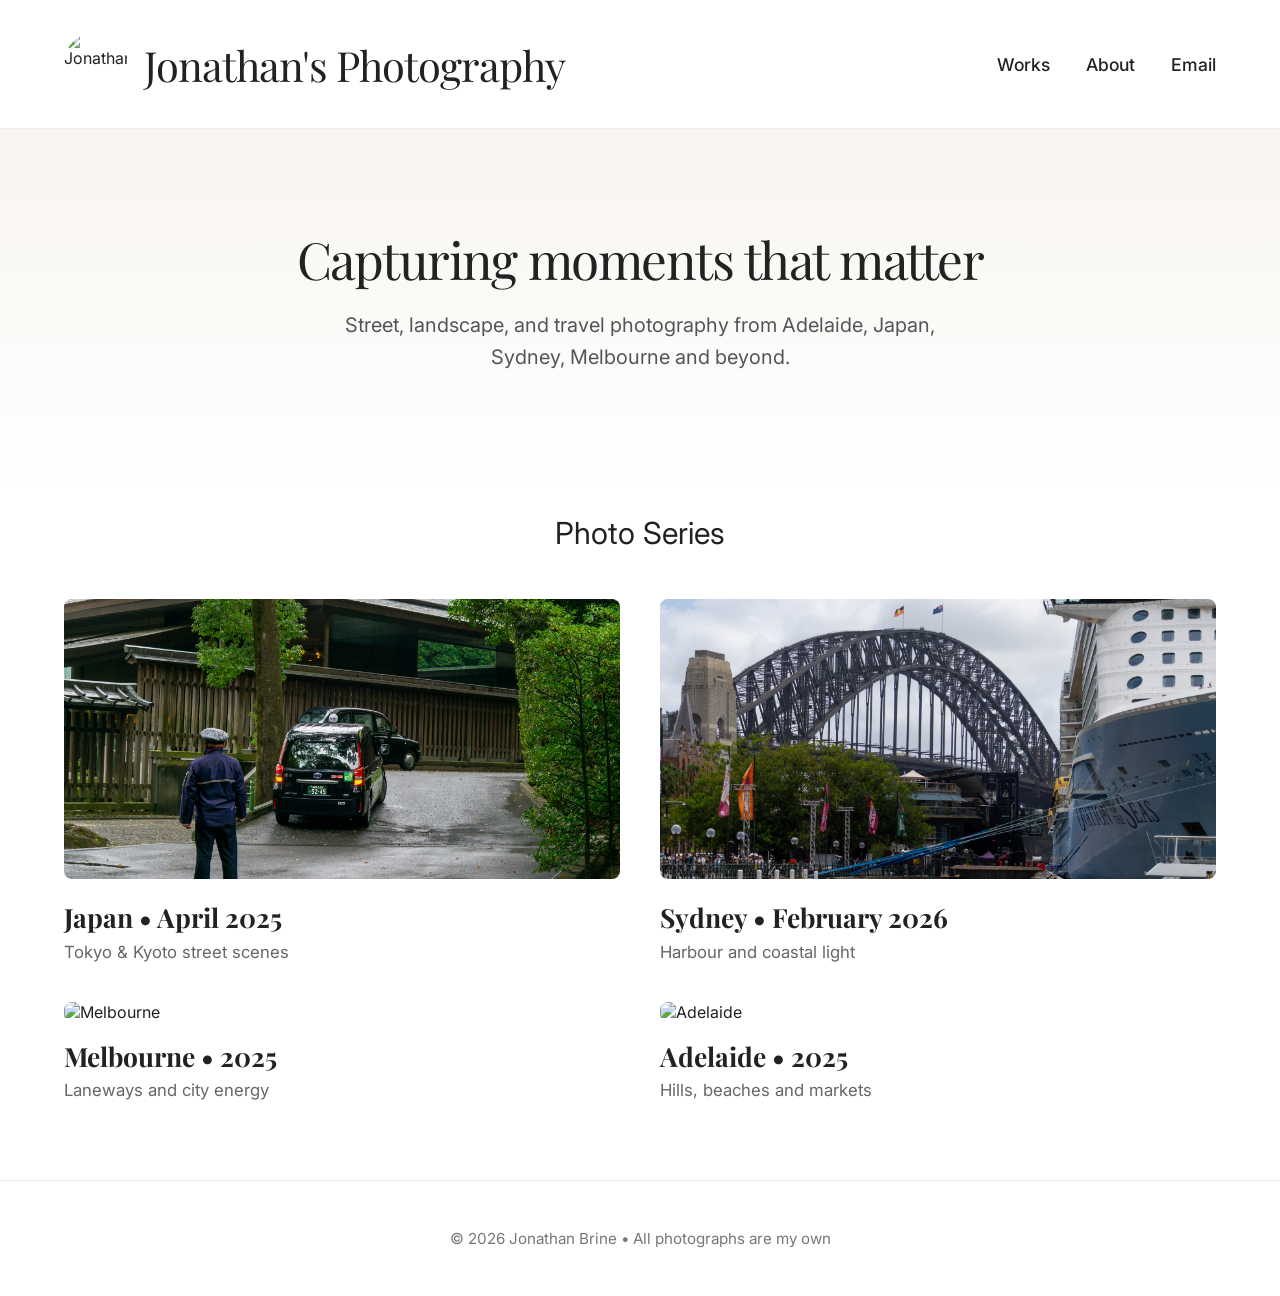
==== index.html @ 7c7c85d7 "UI polish + external JavaScript" ====
<!DOCTYPE html>
<html lang="en">
<head>
    <meta charset="UTF-8">
    <meta name="viewport" content="width=device-width, initial-scale=1.0">
    <title>Jonathan's Photography</title>
    <style>
        @import url('https://fonts.googleapis.com/css2?family=Playfair+Display:wght@400;700&family=Inter:wght@400;500&display=swap');

        body { font-family: 'Inter', system-ui, sans-serif; background-color: #ffffff; color: #222; margin: 0; padding: 0; }
        header { padding: 2rem 5%; display: flex; justify-content: space-between; align-items: center; border-bottom: 1px solid #eee; }
        .header-left { display: flex; align-items: center; gap: 1rem; }
        .selfie { width: 64px; height: 64px; border-radius: 50%; object-fit: cover; }
        h1 { font-family: 'Playfair Display', serif; margin: 0; font-size: 2.6rem; font-weight: 400; letter-spacing: -1px; }
        nav a { color: #222; text-decoration: none; margin-left: 2rem; font-size: 1.1rem; font-weight: 500; }
        nav a:hover { color: #d4a017; }

        .hero { text-align: center; padding: 6rem 5% 4rem; background: linear-gradient(to bottom, #f8f5f0, #ffffff); }
        .hero h2 { font-family: 'Playfair Display', serif; font-size: 3.2rem; margin: 0 0 1rem; font-weight: 400; letter-spacing: -1.5px; }
        .hero p { max-width: 620px; margin: 0 auto 3rem; font-size: 1.25rem; color: #555; line-height: 1.6; }

        main { max-width: 1200px; margin: 0 auto; padding: 0 5% 5rem; }
        h3 { text-align: center; font-size: 1.9rem; margin-bottom: 3rem; font-weight: 400; }
        .series-grid { display: grid; grid-template-columns: repeat(auto-fit, minmax(380px, 1fr)); gap: 2.5rem; }
        .series-card { text-decoration: none; color: inherit; }
        .series-card img { width: 100%; height: 280px; object-fit: cover; border-radius: 8px; margin-bottom: 1rem; }
        .series-card h4 { font-family: 'Playfair Display', serif; margin: 0 0 0.4rem; font-size: 1.65rem; }
        .series-card p { margin: 0; color: #666; font-size: 1.05rem; }

        footer { text-align: center; padding: 3rem 5%; border-top: 1px solid #eee; color: #777; font-size: 0.95rem; }
    </style>
</head>
<body>
    <header>
        <div class="header-left">
            <img src="DSC01669.jpg" alt="Jonathan" class="selfie">
            <h1>Jonathan's Photography</h1>
        </div>
        <nav>
            <a href="index.html">Works</a>
            <a href="about.html">About</a>
            <a href="mailto:jonathan1brine@gmail.com">Email</a>
        </nav>
    </header>

    <section class="hero">
        <h2>Capturing moments that matter</h2>
        <p>Street, landscape, and travel photography from Adelaide, Japan, Sydney, Melbourne and beyond.</p>
    </section>

    <main>
        <h3>Photo Series</h3>
        <div class="series-grid">
            <a href="japan.html" class="series-card">
                <img src="images/japan/1.jpg" alt="Japan">
                <h4>Japan • April 2025</h4>
                <p>Tokyo & Kyoto street scenes</p>
            </a>
            <a href="sydney.html" class="series-card">
                <img src="images/sydney/1.jpg" alt="Sydney">
                <h4>Sydney • February 2026</h4>
                <p>Harbour and coastal light</p>
            </a>
            <a href="melbourne.html" class="series-card">
                <img src="images/melbourne/1.jpg" alt="Melbourne">
                <h4>Melbourne • 2025</h4>
                <p>Laneways and city energy</p>
            </a>
            <a href="adelaide.html" class="series-card">
                <img src="images/adelaide/1.jpg" alt="Adelaide">
                <h4>Adelaide • 2025</h4>
                <p>Hills, beaches and markets</p>
            </a>
        </div>
    </main>

    <footer>
        © 2026 Jonathan Brine • All photographs are my own
    </footer>

    <script src="js/script.js"></script>
</body>
</html>
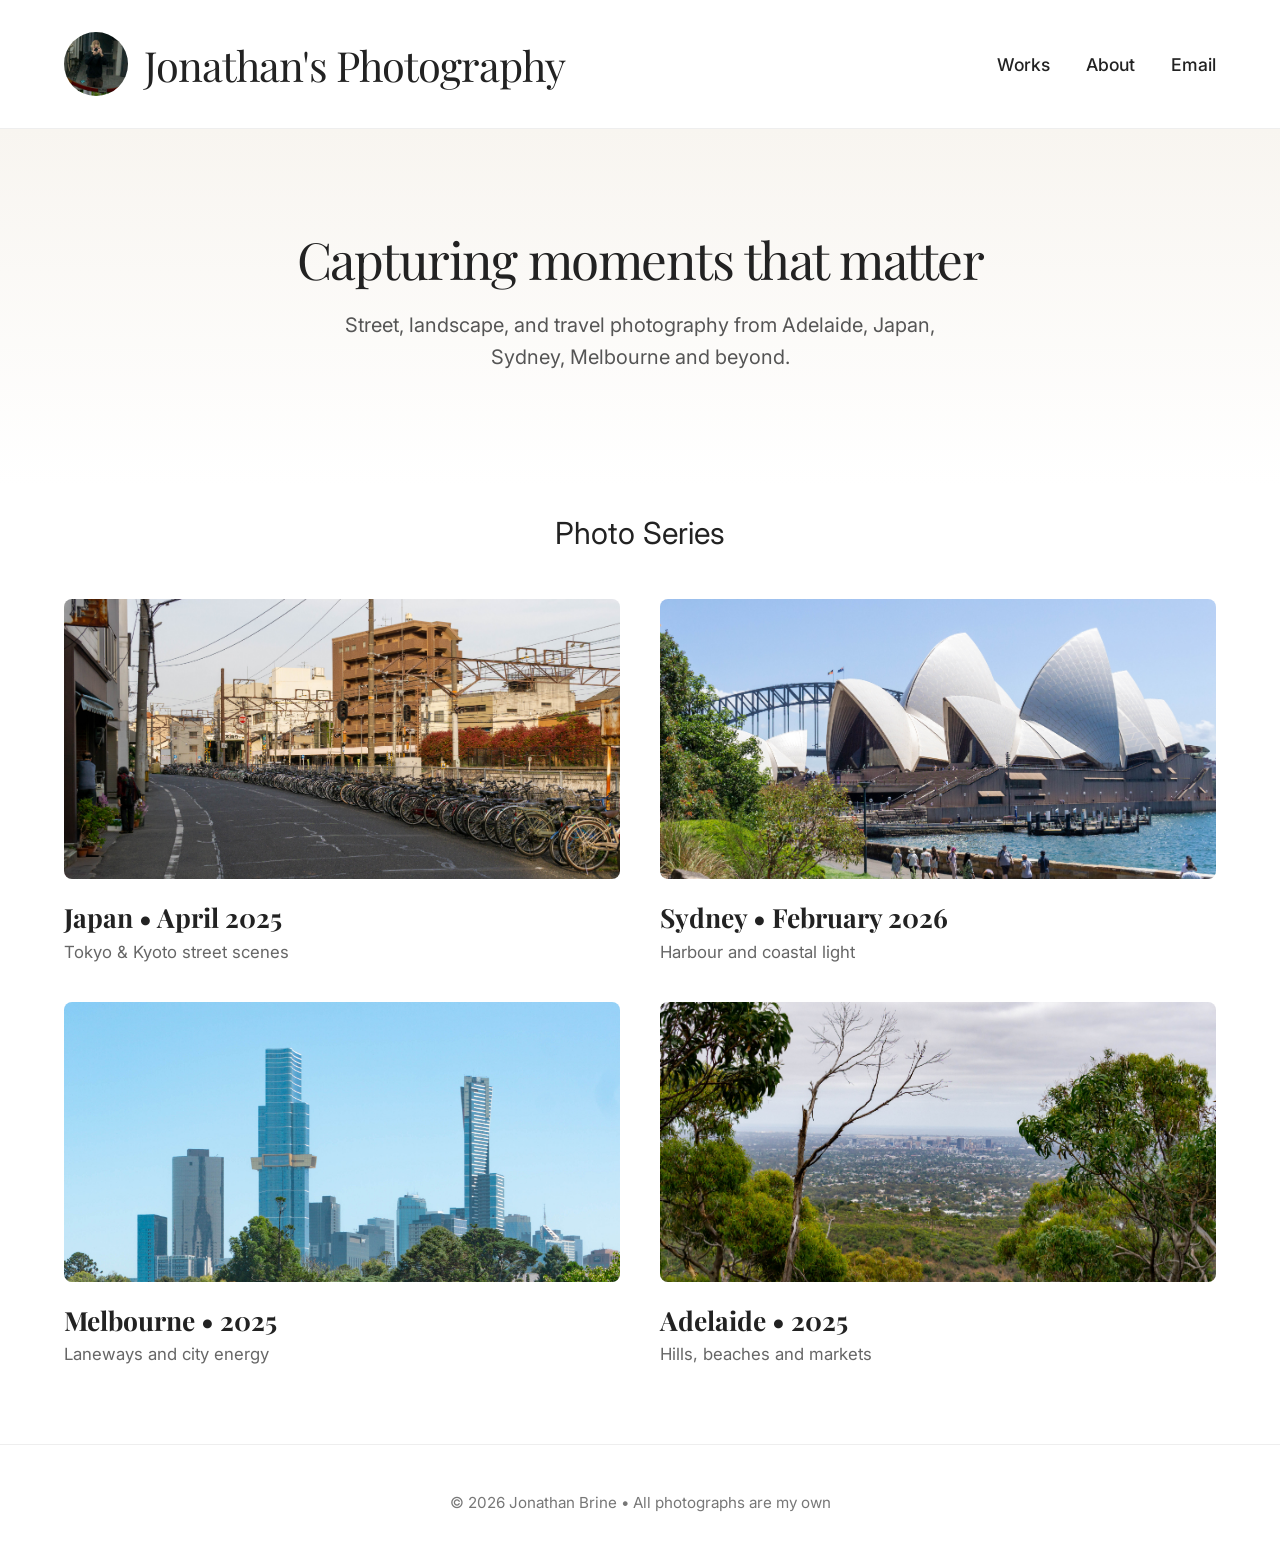
==== commit 323910d8: "Added pfp and cover images" ====
--- a/index.html
+++ b/index.html
@@ -33,7 +33,7 @@
 <body>
     <header>
         <div class="header-left">
-            <img src="DSC01669.jpg" alt="Jonathan" class="selfie">
+            <img src="images/pfp.jpg" alt="Jonathan" class="selfie">
             <h1>Jonathan's Photography</h1>
         </div>
         <nav>
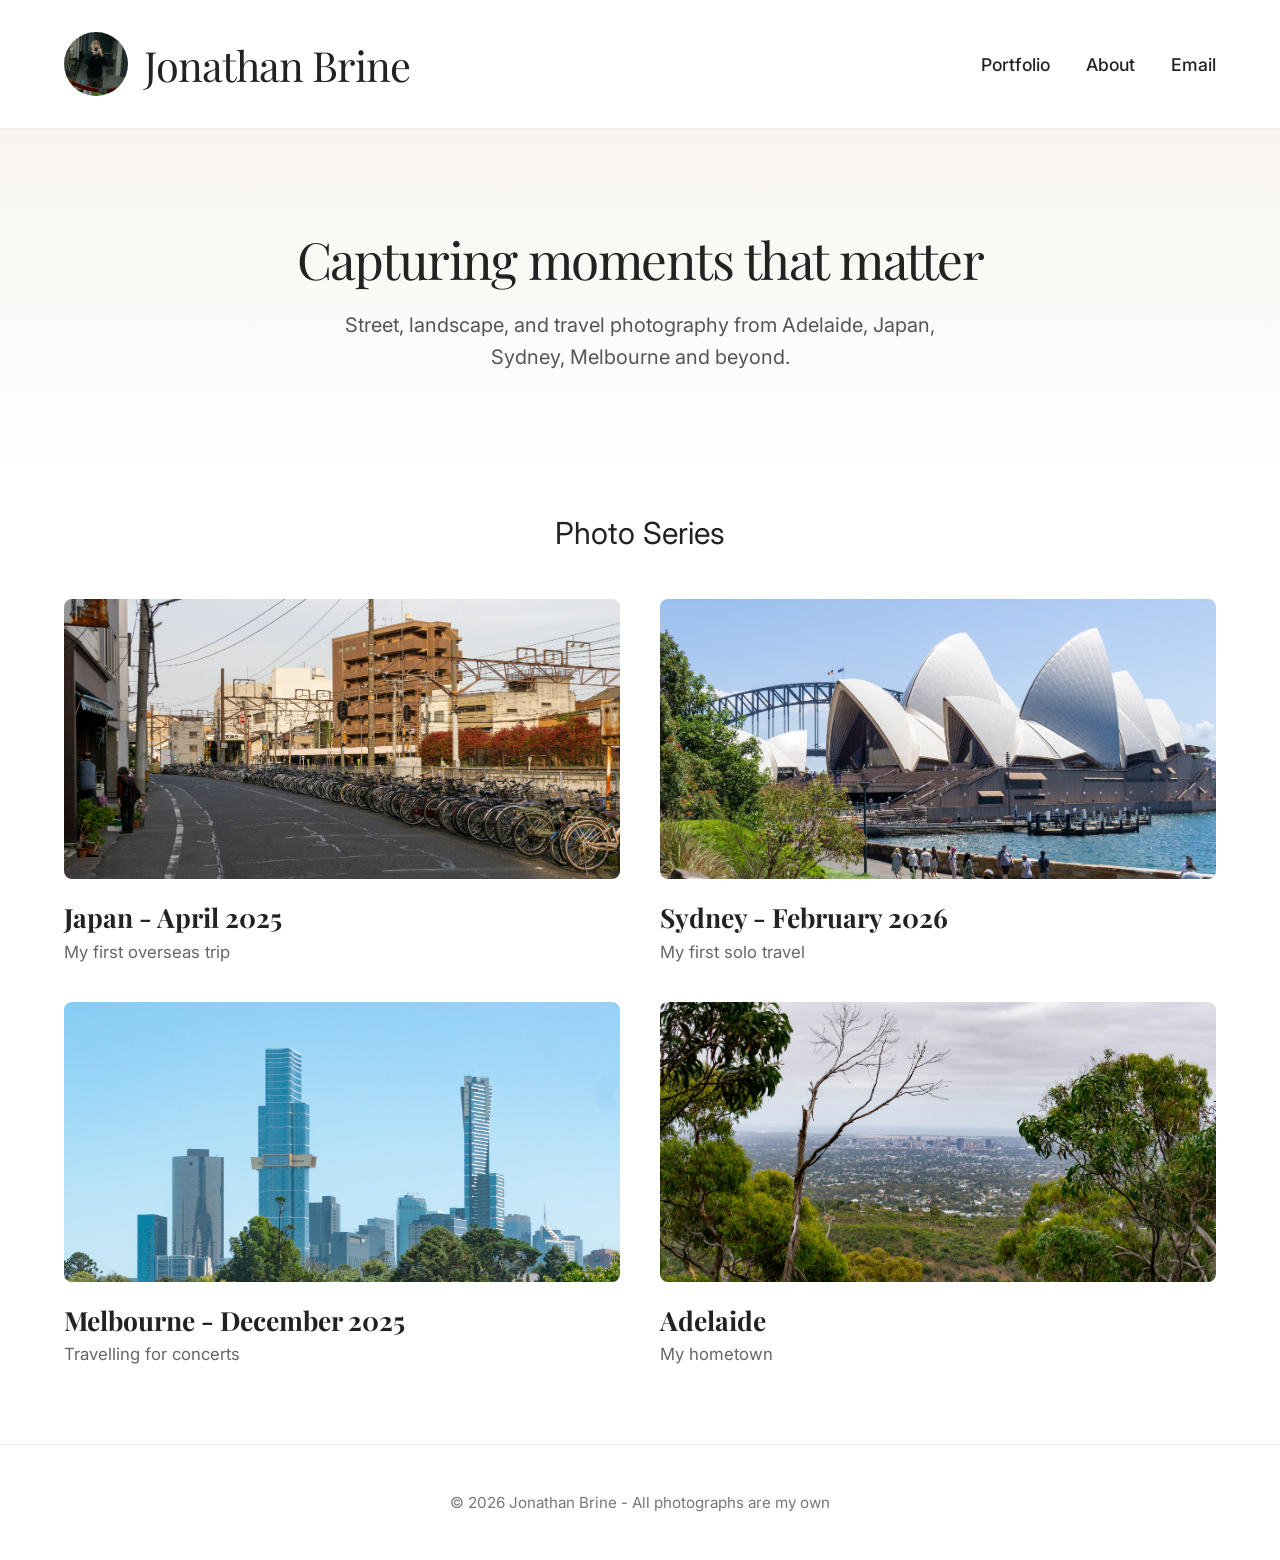
==== commit bbae31ae: "UI changes" ====
--- a/index.html
+++ b/index.html
@@ -3,7 +3,7 @@
 <head>
     <meta charset="UTF-8">
     <meta name="viewport" content="width=device-width, initial-scale=1.0">
-    <title>Jonathan's Photography</title>
+    <title>Jonathan Brine Photography</title>
     <style>
         @import url('https://fonts.googleapis.com/css2?family=Playfair+Display:wght@400;700&family=Inter:wght@400;500&display=swap');
 
@@ -34,10 +34,10 @@
     <header>
         <div class="header-left">
             <img src="images/pfp.jpg" alt="Jonathan" class="selfie">
-            <h1>Jonathan's Photography</h1>
+            <h1>Jonathan Brine</h1>
         </div>
         <nav>
-            <a href="index.html">Works</a>
+            <a href="index.html">Portfolio</a>
             <a href="about.html">About</a>
             <a href="mailto:jonathan1brine@gmail.com">Email</a>
         </nav>
@@ -53,29 +53,29 @@
         <div class="series-grid">
             <a href="japan.html" class="series-card">
                 <img src="images/japan/1.jpg" alt="Japan">
-                <h4>Japan • April 2025</h4>
-                <p>Tokyo & Kyoto street scenes</p>
+                <h4>Japan - April 2025</h4>
+                <p>My first overseas trip</p>
             </a>
             <a href="sydney.html" class="series-card">
                 <img src="images/sydney/1.jpg" alt="Sydney">
-                <h4>Sydney • February 2026</h4>
-                <p>Harbour and coastal light</p>
+                <h4>Sydney - February 2026</h4>
+                <p>My first solo travel</p>
             </a>
             <a href="melbourne.html" class="series-card">
                 <img src="images/melbourne/1.jpg" alt="Melbourne">
-                <h4>Melbourne • 2025</h4>
-                <p>Laneways and city energy</p>
+                <h4>Melbourne - December 2025</h4>
+                <p>Travelling for concerts</p>
             </a>
             <a href="adelaide.html" class="series-card">
                 <img src="images/adelaide/1.jpg" alt="Adelaide">
-                <h4>Adelaide • 2025</h4>
-                <p>Hills, beaches and markets</p>
+                <h4>Adelaide</h4>
+                <p>My hometown</p>
             </a>
         </div>
     </main>
 
     <footer>
-        © 2026 Jonathan Brine • All photographs are my own
+        © 2026 Jonathan Brine  -  All photographs are my own
     </footer>
 
     <script src="js/script.js"></script>
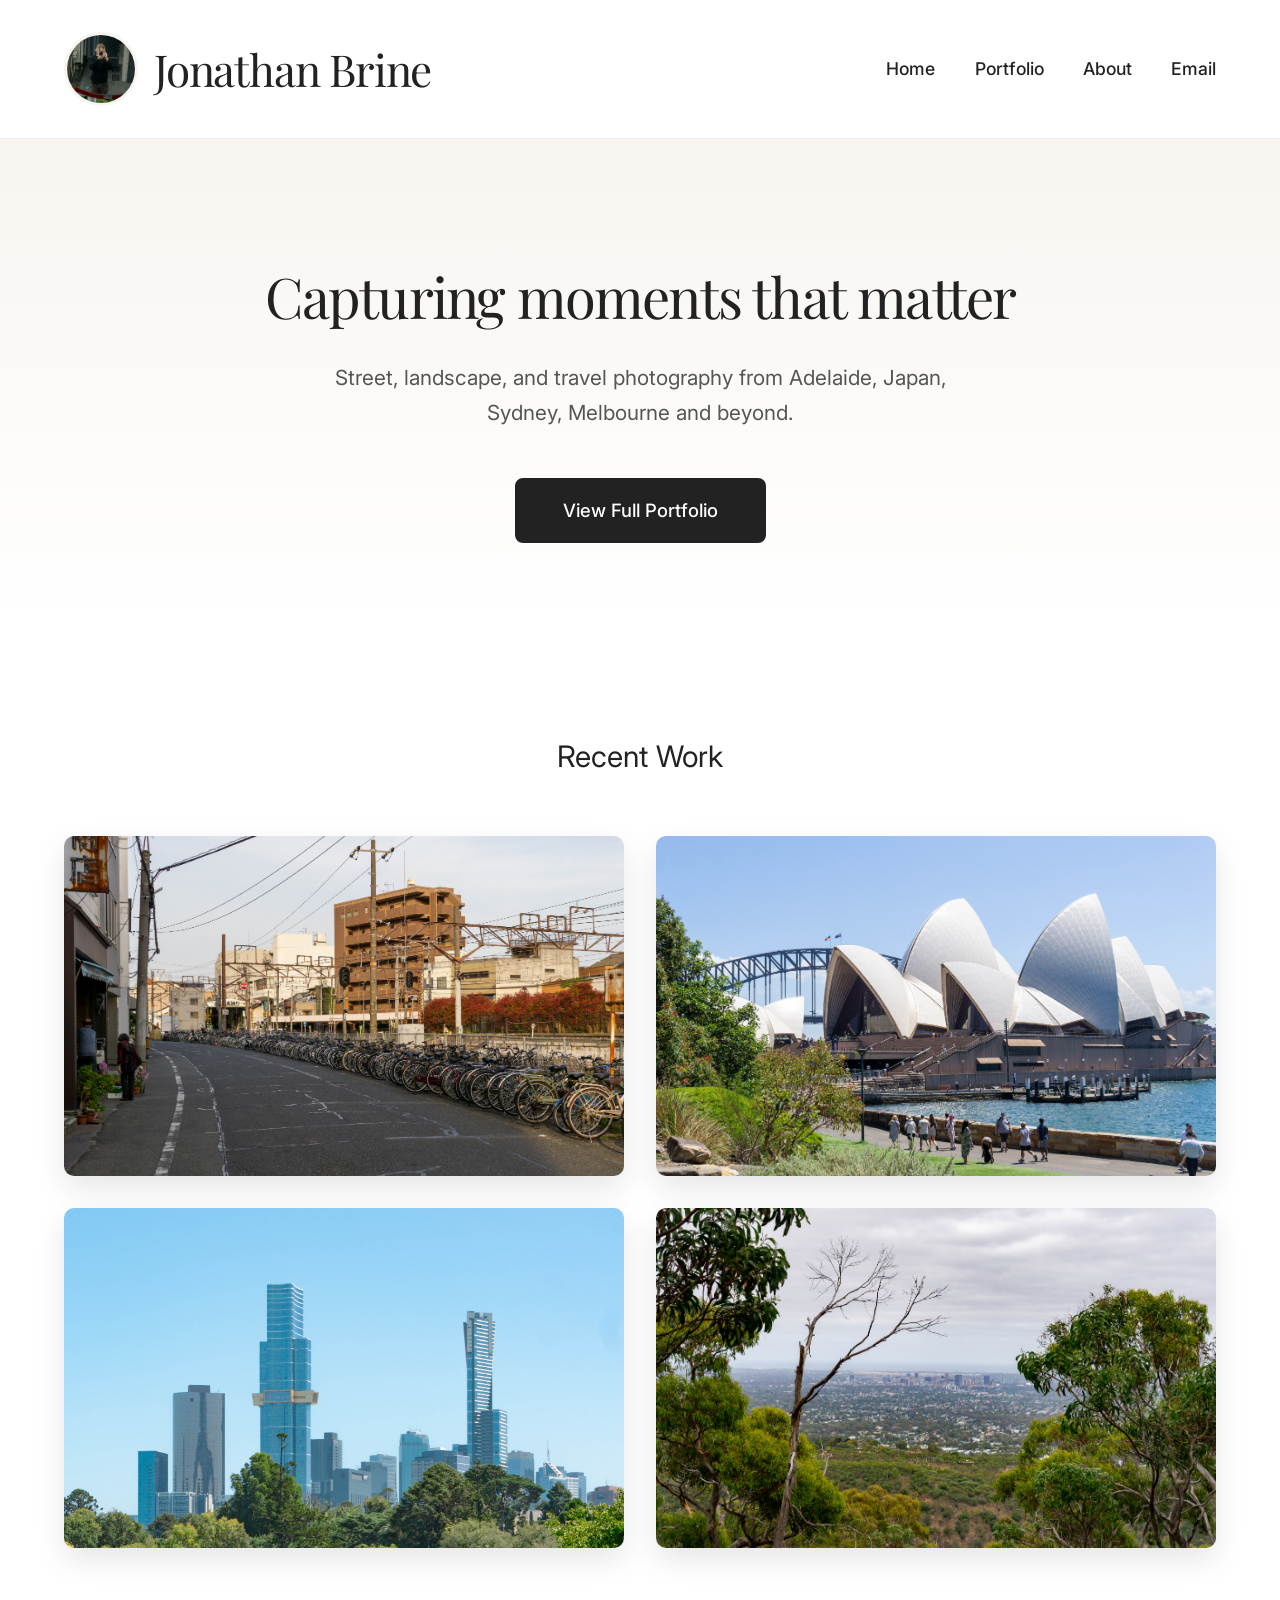
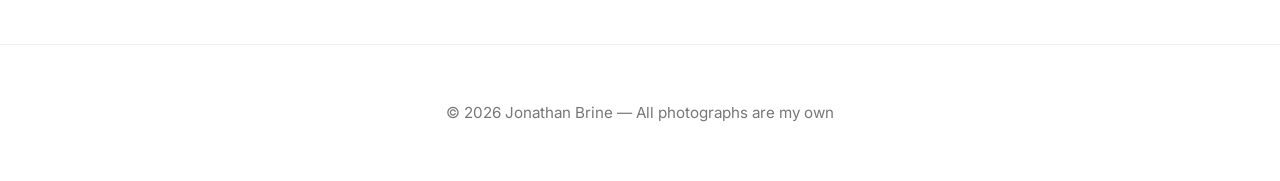
==== commit 008af07f: "Clean landing page + dedicated portfolio page with professional polish" ====
--- a/index.html
+++ b/index.html
@@ -3,41 +3,147 @@
 <head>
     <meta charset="UTF-8">
     <meta name="viewport" content="width=device-width, initial-scale=1.0">
-    <title>Jonathan Brine Photography</title>
+    <title>Jonathan Brine | Photography</title>
     <style>
         @import url('https://fonts.googleapis.com/css2?family=Playfair+Display:wght@400;700&family=Inter:wght@400;500&display=swap');
 
-        body { font-family: 'Inter', system-ui, sans-serif; background-color: #ffffff; color: #222; margin: 0; padding: 0; }
-        header { padding: 2rem 5%; display: flex; justify-content: space-between; align-items: center; border-bottom: 1px solid #eee; }
-        .header-left { display: flex; align-items: center; gap: 1rem; }
-        .selfie { width: 64px; height: 64px; border-radius: 50%; object-fit: cover; }
-        h1 { font-family: 'Playfair Display', serif; margin: 0; font-size: 2.6rem; font-weight: 400; letter-spacing: -1px; }
-        nav a { color: #222; text-decoration: none; margin-left: 2rem; font-size: 1.1rem; font-weight: 500; }
-        nav a:hover { color: #d4a017; }
+        :root {
+            --accent: #d4a017;
+        }
 
-        .hero { text-align: center; padding: 6rem 5% 4rem; background: linear-gradient(to bottom, #f8f5f0, #ffffff); }
-        .hero h2 { font-family: 'Playfair Display', serif; font-size: 3.2rem; margin: 0 0 1rem; font-weight: 400; letter-spacing: -1.5px; }
-        .hero p { max-width: 620px; margin: 0 auto 3rem; font-size: 1.25rem; color: #555; line-height: 1.6; }
+        body {
+            font-family: 'Inter', system-ui, sans-serif;
+            background-color: #ffffff;
+            color: #222;
+            margin: 0;
+            padding: 0;
+            line-height: 1.6;
+        }
+        header {
+            padding: 2rem 5%;
+            display: flex;
+            justify-content: space-between;
+            align-items: center;
+            border-bottom: 1px solid #eee;
+        }
+        .header-left {
+            display: flex;
+            align-items: center;
+            gap: 1rem;
+        }
+        .selfie {
+            width: 68px;
+            height: 68px;
+            border-radius: 50%;
+            object-fit: cover;
+            border: 3px solid #f8f5f0;
+        }
+        h1 {
+            font-family: 'Playfair Display', serif;
+            margin: 0;
+            font-size: 2.75rem;
+            font-weight: 400;
+            letter-spacing: -1.2px;
+        }
+        nav a {
+            color: #222;
+            text-decoration: none;
+            margin-left: 2.2rem;
+            font-size: 1.1rem;
+            font-weight: 500;
+            transition: color 0.3s;
+        }
+        nav a:hover { color: var(--accent); }
 
-        main { max-width: 1200px; margin: 0 auto; padding: 0 5% 5rem; }
-        h3 { text-align: center; font-size: 1.9rem; margin-bottom: 3rem; font-weight: 400; }
-        .series-grid { display: grid; grid-template-columns: repeat(auto-fit, minmax(380px, 1fr)); gap: 2.5rem; }
-        .series-card { text-decoration: none; color: inherit; }
-        .series-card img { width: 100%; height: 280px; object-fit: cover; border-radius: 8px; margin-bottom: 1rem; }
-        .series-card h4 { font-family: 'Playfair Display', serif; margin: 0 0 0.4rem; font-size: 1.65rem; }
-        .series-card p { margin: 0; color: #666; font-size: 1.05rem; }
+        /* Hero */
+        .hero {
+            text-align: center;
+            padding: 7rem 5% 5rem;
+            background: linear-gradient(to bottom, #f8f5f0, #ffffff);
+        }
+        .hero h2 {
+            font-family: 'Playfair Display', serif;
+            font-size: 3.5rem;
+            margin: 0 0 1.2rem;
+            font-weight: 400;
+            letter-spacing: -1.8px;
+        }
+        .hero p {
+            max-width: 680px;
+            margin: 0 auto 3rem;
+            font-size: 1.3rem;
+            color: #555;
+            line-height: 1.7;
+        }
+        .cta-button {
+            display: inline-block;
+            background: #222;
+            color: white;
+            padding: 1.1rem 3rem;
+            font-size: 1.15rem;
+            font-weight: 500;
+            border-radius: 8px;
+            text-decoration: none;
+            transition: all 0.3s ease;
+        }
+        .cta-button:hover {
+            background: var(--accent);
+            color: #222;
+            transform: translateY(-3px);
+        }
 
-        footer { text-align: center; padding: 3rem 5%; border-top: 1px solid #eee; color: #777; font-size: 0.95rem; }
+        /* Highlights */
+        .highlights {
+            padding: 5rem 5% 6rem;
+            max-width: 1400px;
+            margin: 0 auto;
+        }
+        .highlights h3 {
+            text-align: center;
+            font-size: 1.85rem;
+            margin-bottom: 3.5rem;
+            font-weight: 400;
+        }
+        .highlight-grid {
+            display: grid;
+            grid-template-columns: repeat(auto-fit, minmax(420px, 1fr));
+            gap: 2rem;
+        }
+        .highlight-card {
+            position: relative;
+            overflow: hidden;
+            border-radius: 10px;
+            box-shadow: 0 12px 30px rgba(0,0,0,0.1);
+            transition: transform 0.4s ease;
+        }
+        .highlight-card:hover {
+            transform: scale(1.03);
+        }
+        .highlight-card img {
+            width: 100%;
+            height: 340px;
+            object-fit: cover;
+            display: block;
+        }
+
+        footer {
+            text-align: center;
+            padding: 3.5rem 5%;
+            border-top: 1px solid #eee;
+            color: #777;
+            font-size: 0.95rem;
+        }
     </style>
 </head>
 <body>
     <header>
         <div class="header-left">
-            <img src="images/pfp.jpg" alt="Jonathan" class="selfie">
+            <img src="images/pfp.jpg" alt="Jonathan Brine" class="selfie">
             <h1>Jonathan Brine</h1>
         </div>
         <nav>
-            <a href="index.html">Portfolio</a>
+            <a href="index.html">Home</a>
+            <a href="portfolio.html">Portfolio</a>
             <a href="about.html">About</a>
             <a href="mailto:jonathan1brine@gmail.com">Email</a>
         </nav>
@@ -46,36 +152,21 @@
     <section class="hero">
         <h2>Capturing moments that matter</h2>
         <p>Street, landscape, and travel photography from Adelaide, Japan, Sydney, Melbourne and beyond.</p>
+        <a href="portfolio.html" class="cta-button">View Full Portfolio</a>
     </section>
 
-    <main>
-        <h3>Photo Series</h3>
-        <div class="series-grid">
-            <a href="japan.html" class="series-card">
-                <img src="images/japan/1.jpg" alt="Japan">
-                <h4>Japan - April 2025</h4>
-                <p>My first overseas trip</p>
-            </a>
-            <a href="sydney.html" class="series-card">
-                <img src="images/sydney/1.jpg" alt="Sydney">
-                <h4>Sydney - February 2026</h4>
-                <p>My first solo travel</p>
-            </a>
-            <a href="melbourne.html" class="series-card">
-                <img src="images/melbourne/1.jpg" alt="Melbourne">
-                <h4>Melbourne - December 2025</h4>
-                <p>Travelling for concerts</p>
-            </a>
-            <a href="adelaide.html" class="series-card">
-                <img src="images/adelaide/1.jpg" alt="Adelaide">
-                <h4>Adelaide</h4>
-                <p>My hometown</p>
-            </a>
+    <section class="highlights">
+        <h3>Recent Work</h3>
+        <div class="highlight-grid">
+            <div class="highlight-card"><img src="images/japan/1.jpg" alt="Japan"></div>
+            <div class="highlight-card"><img src="images/sydney/1.jpg" alt="Sydney"></div>
+            <div class="highlight-card"><img src="images/melbourne/1.jpg" alt="Melbourne"></div>
+            <div class="highlight-card"><img src="images/adelaide/1.jpg" alt="Adelaide"></div>
         </div>
-    </main>
+    </section>
 
     <footer>
-        © 2026 Jonathan Brine  -  All photographs are my own
+        © 2026 Jonathan Brine — All photographs are my own
     </footer>
 
     <script src="js/script.js"></script>
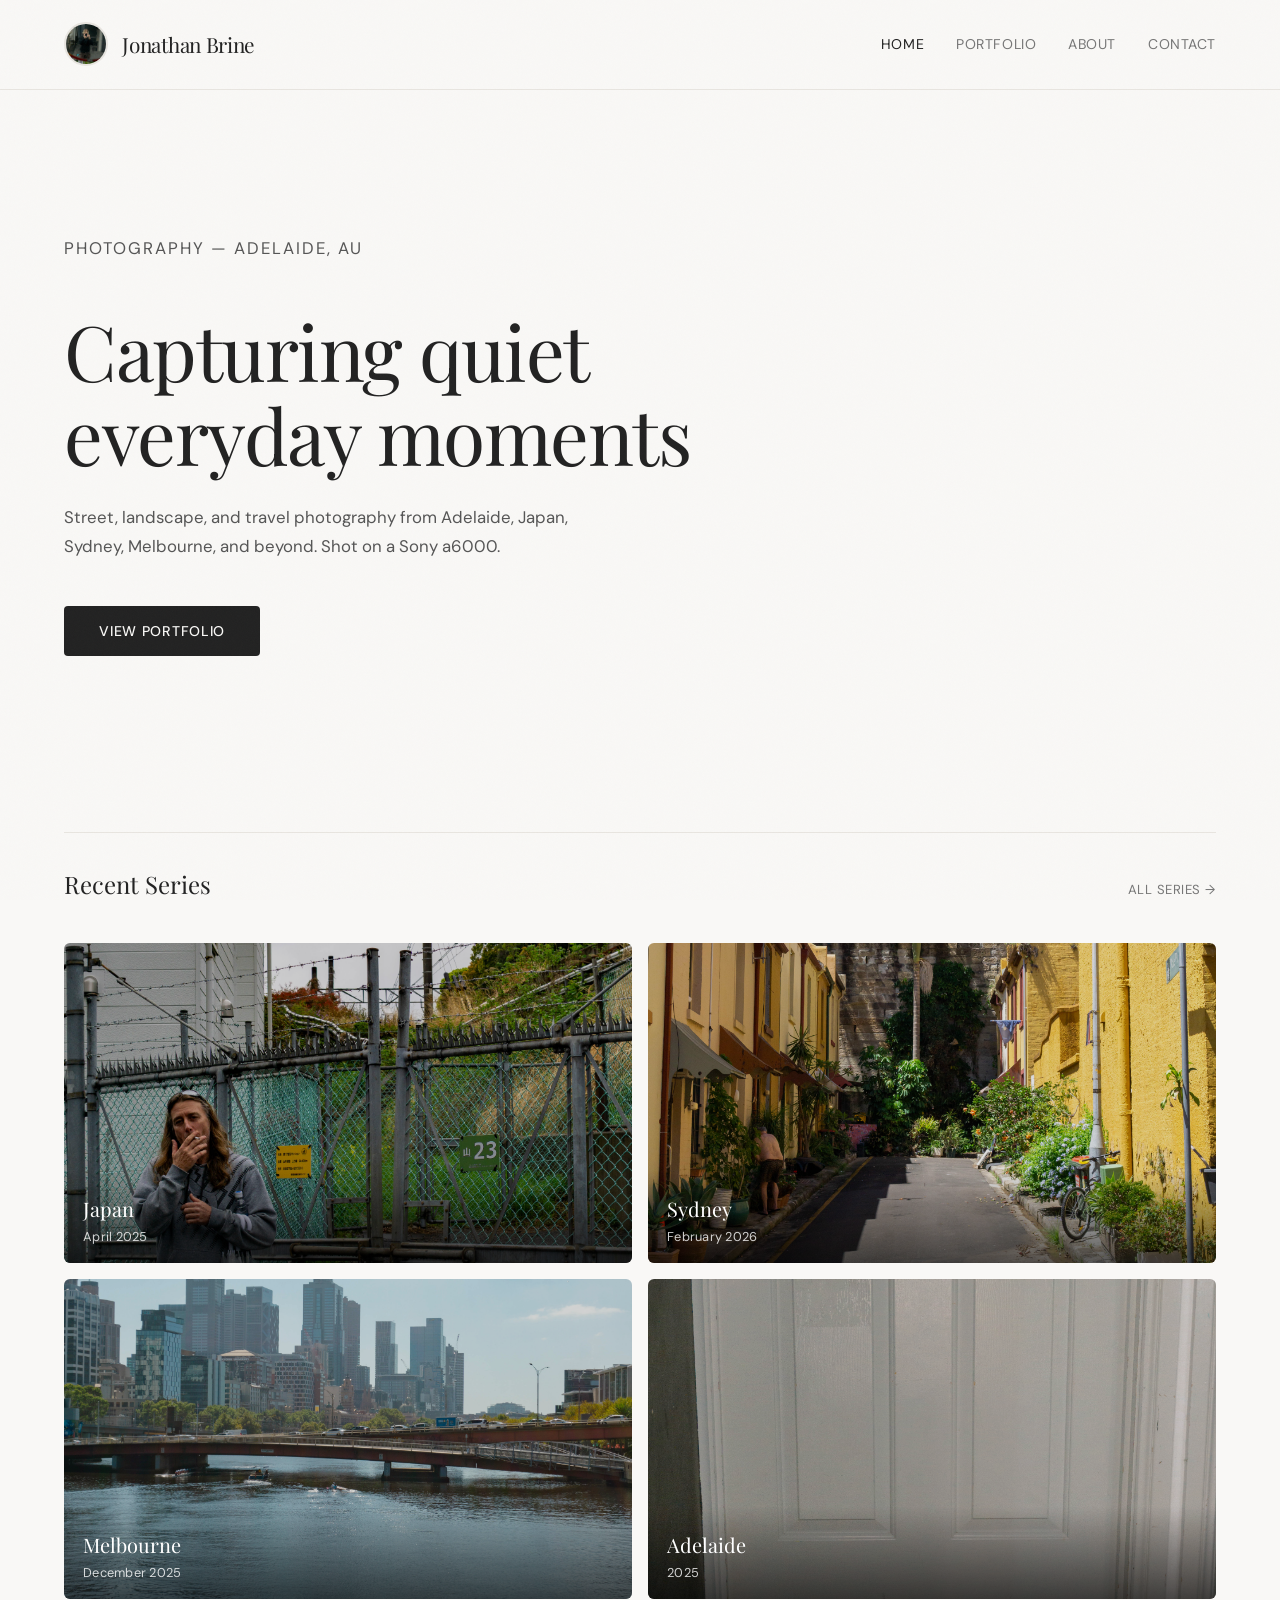
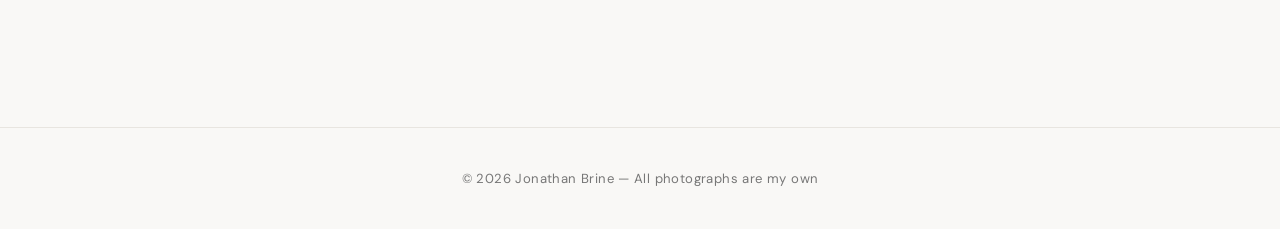
==== commit 49f5a3d1: "Overhaul w/ claude" ====
--- a/index.html
+++ b/index.html
@@ -5,170 +5,317 @@
     <meta name="viewport" content="width=device-width, initial-scale=1.0">
     <title>Jonathan Brine | Photography</title>
     <style>
-        @import url('https://fonts.googleapis.com/css2?family=Playfair+Display:wght@400;700&family=Inter:wght@400;500&display=swap');
+        @import url('https://fonts.googleapis.com/css2?family=Playfair+Display:ital,wght@0,400;0,700;1,400&family=DM+Sans:wght@300;400;500&display=swap');
+
+        *, *::before, *::after { box-sizing: border-box; }
 
         :root {
-            --accent: #d4a017;
+            --bg: #f9f8f6;
+            --fg: #222;
+            --muted: #777;
+            --border: #e8e5e0;
+            --accent: #222;
         }
 
         body {
-            font-family: 'Inter', system-ui, sans-serif;
-            background-color: #ffffff;
-            color: #222;
+            font-family: 'DM Sans', system-ui, sans-serif;
+            background-color: var(--bg);
+            color: var(--fg);
             margin: 0;
             padding: 0;
             line-height: 1.6;
         }
+
+        /* Grain */
+        body::before {
+            content: '';
+            position: fixed;
+            inset: 0;
+            pointer-events: none;
+            z-index: 9999;
+            opacity: 0.025;
+            background-image: url("data:image/svg+xml,%3Csvg viewBox='0 0 256 256' xmlns='http://www.w3.org/2000/svg'%3E%3Cfilter id='noise'%3E%3CfeTurbulence type='fractalNoise' baseFrequency='0.9' numOctaves='4' stitchTiles='stitch'/%3E%3C/filter%3E%3Crect width='100%25' height='100%25' filter='url(%23noise)'/%3E%3C/svg%3E");
+            background-size: 128px 128px;
+        }
+
+        /* ── Header ── */
         header {
-            padding: 2rem 5%;
+            padding: 1.4rem 5%;
             display: flex;
             justify-content: space-between;
             align-items: center;
-            border-bottom: 1px solid #eee;
-        }
+            border-bottom: 1px solid var(--border);
+            position: sticky;
+            top: 0;
+            background: rgba(249,248,246,0.92);
+            backdrop-filter: blur(10px);
+            -webkit-backdrop-filter: blur(10px);
+            z-index: 100;
+        }
+
         .header-left {
             display: flex;
             align-items: center;
-            gap: 1rem;
-        }
+            gap: 0.9rem;
+            text-decoration: none;
+            color: inherit;
+        }
+
         .selfie {
-            width: 68px;
-            height: 68px;
+            width: 44px;
+            height: 44px;
             border-radius: 50%;
             object-fit: cover;
-            border: 3px solid #f8f5f0;
-        }
-        h1 {
+            border: 2px solid var(--border);
+        }
+
+        .site-name {
             font-family: 'Playfair Display', serif;
+            font-size: 1.3rem;
+            font-weight: 400;
+            letter-spacing: -0.3px;
             margin: 0;
-            font-size: 2.75rem;
-            font-weight: 400;
-            letter-spacing: -1.2px;
-        }
+        }
+
+        nav {
+            display: flex;
+            align-items: center;
+            gap: 2rem;
+        }
+
         nav a {
-            color: #222;
-            text-decoration: none;
-            margin-left: 2.2rem;
-            font-size: 1.1rem;
-            font-weight: 500;
-            transition: color 0.3s;
-        }
-        nav a:hover { color: var(--accent); }
-
-        /* Hero */
+            color: var(--muted);
+            text-decoration: none;
+            font-size: 0.88rem;
+            font-weight: 400;
+            letter-spacing: 0.04em;
+            text-transform: uppercase;
+            transition: color 0.2s;
+        }
+        nav a:hover, nav a.active { color: var(--fg); }
+
+        /* ── Hero ── */
         .hero {
-            text-align: center;
-            padding: 7rem 5% 5rem;
-            background: linear-gradient(to bottom, #f8f5f0, #ffffff);
-        }
+            padding: 9rem 5% 7rem;
+            max-width: 900px;
+            /* left-aligned, not centered */
+        }
+
+        .hero-label {
+            font-size: 0.8rem;
+            letter-spacing: 0.12em;
+            text-transform: uppercase;
+            color: var(--muted);
+            margin-bottom: 1.4rem;
+        }
+
         .hero h2 {
             font-family: 'Playfair Display', serif;
-            font-size: 3.5rem;
-            margin: 0 0 1.2rem;
-            font-weight: 400;
-            letter-spacing: -1.8px;
-        }
+            font-size: clamp(2.8rem, 6vw, 5rem);
+            margin: 0 0 1.6rem;
+            font-weight: 400;
+            letter-spacing: -1.5px;
+            line-height: 1.1;
+        }
+
         .hero p {
-            max-width: 680px;
-            margin: 0 auto 3rem;
-            font-size: 1.3rem;
+            max-width: 520px;
+            font-size: 1.05rem;
             color: #555;
-            line-height: 1.7;
-        }
+            line-height: 1.75;
+            margin: 0 0 2.8rem;
+        }
+
         .cta-button {
             display: inline-block;
-            background: #222;
-            color: white;
-            padding: 1.1rem 3rem;
-            font-size: 1.15rem;
+            background: var(--fg);
+            color: #f9f8f6;
+            padding: 0.85rem 2.2rem;
+            font-size: 0.88rem;
             font-weight: 500;
-            border-radius: 8px;
-            text-decoration: none;
-            transition: all 0.3s ease;
-        }
-        .cta-button:hover {
-            background: var(--accent);
-            color: #222;
-            transform: translateY(-3px);
-        }
-
-        /* Highlights */
-        .highlights {
-            padding: 5rem 5% 6rem;
+            letter-spacing: 0.05em;
+            text-transform: uppercase;
+            border-radius: 4px;
+            text-decoration: none;
+            transition: opacity 0.2s, transform 0.2s;
+        }
+        .cta-button:hover { opacity: 0.8; transform: translateY(-1px); }
+
+        /* ── Recent Work ── */
+        .recent {
+            padding: 4rem 5% 8rem;
             max-width: 1400px;
             margin: 0 auto;
         }
-        .highlights h3 {
-            text-align: center;
-            font-size: 1.85rem;
-            margin-bottom: 3.5rem;
-            font-weight: 400;
-        }
+
+        .section-header {
+            display: flex;
+            justify-content: space-between;
+            align-items: baseline;
+            margin-bottom: 2.5rem;
+            border-top: 1px solid var(--border);
+            padding-top: 2rem;
+        }
+
+        .section-header h3 {
+            font-family: 'Playfair Display', serif;
+            font-size: 1.5rem;
+            font-weight: 400;
+            margin: 0;
+        }
+
+        .section-header a {
+            font-size: 0.82rem;
+            color: var(--muted);
+            text-decoration: none;
+            letter-spacing: 0.04em;
+            text-transform: uppercase;
+            transition: color 0.2s;
+        }
+        .section-header a:hover { color: var(--fg); }
+
+        /* 2×2 grid on desktop, stacks on mobile */
         .highlight-grid {
             display: grid;
-            grid-template-columns: repeat(auto-fit, minmax(420px, 1fr));
-            gap: 2rem;
-        }
+            grid-template-columns: repeat(2, 1fr);
+            gap: 16px;
+        }
+
+        @media (max-width: 700px) {
+            .highlight-grid { grid-template-columns: 1fr; }
+        }
+
         .highlight-card {
             position: relative;
             overflow: hidden;
-            border-radius: 10px;
-            box-shadow: 0 12px 30px rgba(0,0,0,0.1);
-            transition: transform 0.4s ease;
-        }
-        .highlight-card:hover {
-            transform: scale(1.03);
-        }
+            border-radius: 6px;
+            display: block;
+            text-decoration: none;
+            color: inherit;
+        }
+
         .highlight-card img {
             width: 100%;
-            height: 340px;
+            height: 320px;
             object-fit: cover;
             display: block;
-        }
-
+            transition: transform 0.5s ease;
+            filter: brightness(0.88);
+        }
+
+        .highlight-card:hover img {
+            transform: scale(1.04);
+            filter: brightness(0.75);
+        }
+
+        .card-label {
+            position: absolute;
+            bottom: 0;
+            left: 0;
+            right: 0;
+            padding: 1.4rem 1.2rem 1rem;
+            background: linear-gradient(to top, rgba(0,0,0,0.6) 0%, transparent 100%);
+            color: #fff;
+            transition: opacity 0.3s;
+        }
+
+        .card-label h4 {
+            font-family: 'Playfair Display', serif;
+            font-size: 1.25rem;
+            font-weight: 400;
+            margin: 0 0 2px;
+        }
+
+        .card-label p {
+            margin: 0;
+            font-size: 0.8rem;
+            opacity: 0.8;
+            letter-spacing: 0.02em;
+        }
+
+        /* ── Footer ── */
         footer {
             text-align: center;
-            padding: 3.5rem 5%;
-            border-top: 1px solid #eee;
-            color: #777;
-            font-size: 0.95rem;
+            padding: 2.5rem 5%;
+            border-top: 1px solid var(--border);
+            color: var(--muted);
+            font-size: 0.82rem;
+            letter-spacing: 0.03em;
+        }
+
+        /* ── Mobile nav ── */
+        @media (max-width: 560px) {
+            nav { gap: 1.2rem; }
+            nav a { font-size: 0.8rem; }
+            .hero { padding: 5rem 5% 4rem; }
         }
     </style>
 </head>
 <body>
     <header>
-        <div class="header-left">
+        <a href="index.html" class="header-left">
             <img src="images/pfp.jpg" alt="Jonathan Brine" class="selfie">
-            <h1>Jonathan Brine</h1>
-        </div>
+            <p class="site-name">Jonathan Brine</p>
+        </a>
         <nav>
-            <a href="index.html">Home</a>
+            <a href="index.html" class="active">Home</a>
             <a href="portfolio.html">Portfolio</a>
             <a href="about.html">About</a>
-            <a href="mailto:jonathan1brine@gmail.com">Email</a>
+            <a href="mailto:jonathan1brine@gmail.com">Contact</a>
         </nav>
     </header>
 
     <section class="hero">
-        <h2>Capturing moments that matter</h2>
-        <p>Street, landscape, and travel photography from Adelaide, Japan, Sydney, Melbourne and beyond.</p>
-        <a href="portfolio.html" class="cta-button">View Full Portfolio</a>
+        <p class="hero-label">Photography — Adelaide, AU</p>
+        <h2>Capturing quiet<br>everyday moments</h2>
+        <p>Street, landscape, and travel photography from Adelaide, Japan, Sydney, Melbourne, and beyond. Shot on a Sony a6000.</p>
+        <a href="portfolio.html" class="cta-button">View Portfolio</a>
     </section>
 
-    <section class="highlights">
-        <h3>Recent Work</h3>
+    <section class="recent">
+        <div class="section-header">
+            <h3>Recent Series</h3>
+            <a href="portfolio.html">All series →</a>
+        </div>
         <div class="highlight-grid">
-            <div class="highlight-card"><img src="images/japan/1.jpg" alt="Japan"></div>
-            <div class="highlight-card"><img src="images/sydney/1.jpg" alt="Sydney"></div>
-            <div class="highlight-card"><img src="images/melbourne/1.jpg" alt="Melbourne"></div>
-            <div class="highlight-card"><img src="images/adelaide/1.jpg" alt="Adelaide"></div>
+            <!--
+                Replace the src values below with a real photo from each series.
+                These should be whichever image you think best represents that trip.
+                e.g. src="images/japan/DSC01671.jpg"
+            -->
+            <a href="japan.html" class="highlight-card">
+                <img src="images/japan/DSC01671.jpg" alt="Japan">
+                <div class="card-label">
+                    <h4>Japan</h4>
+                    <p>April 2025</p>
+                </div>
+            </a>
+            <a href="sydney.html" class="highlight-card">
+                <img src="images/sydney/DSC03253.jpg" alt="Sydney">
+                <div class="card-label">
+                    <h4>Sydney</h4>
+                    <p>February 2026</p>
+                </div>
+            </a>
+            <a href="melbourne.html" class="highlight-card">
+                <img src="images/melbourne/DSC01078.jpg" alt="Melbourne">
+                <div class="card-label">
+                    <h4>Melbourne</h4>
+                    <p>December 2025</p>
+                </div>
+            </a>
+            <a href="adelaide.html" class="highlight-card">
+                <img src="images/adelaide/DSC00925.jpg" alt="Adelaide">
+                <div class="card-label">
+                    <h4>Adelaide</h4>
+                    <p>2025</p>
+                </div>
+            </a>
         </div>
     </section>
 
     <footer>
         © 2026 Jonathan Brine — All photographs are my own
     </footer>
-
-    <script src="js/script.js"></script>
 </body>
 </html>
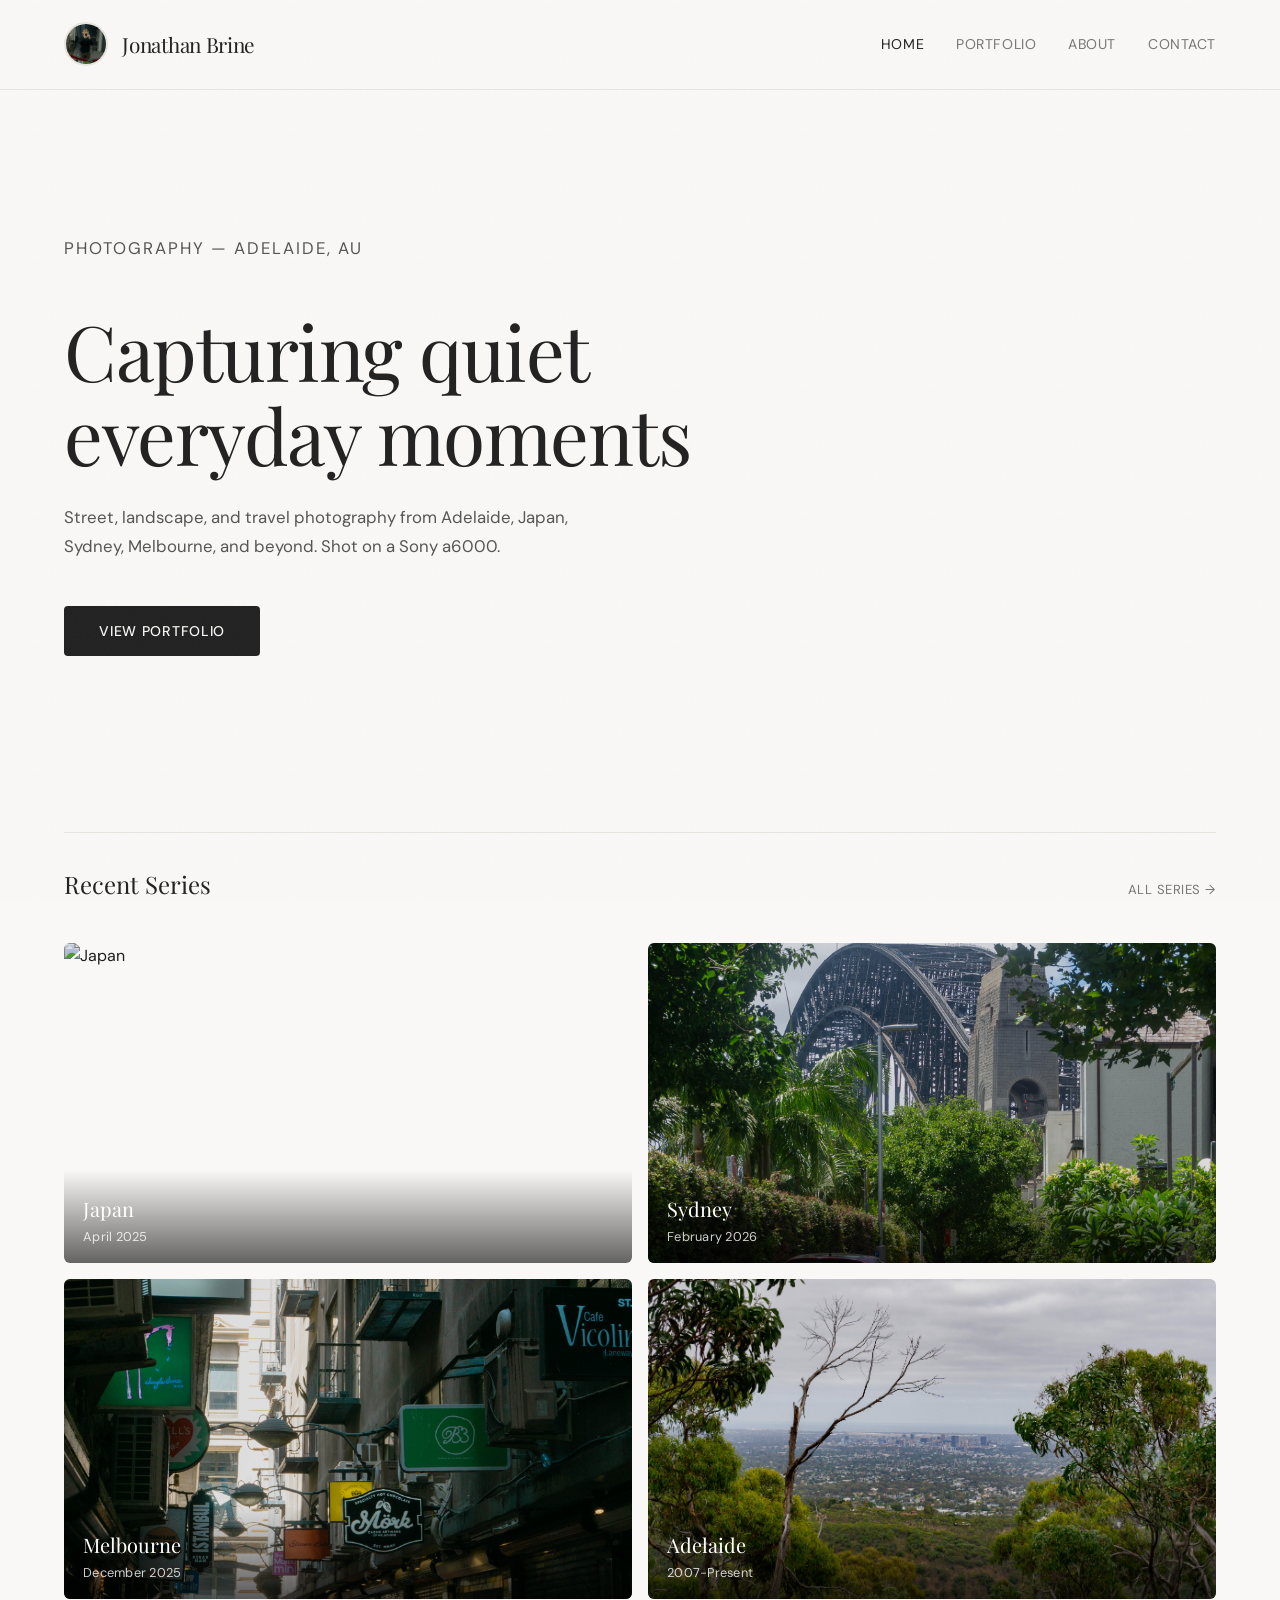
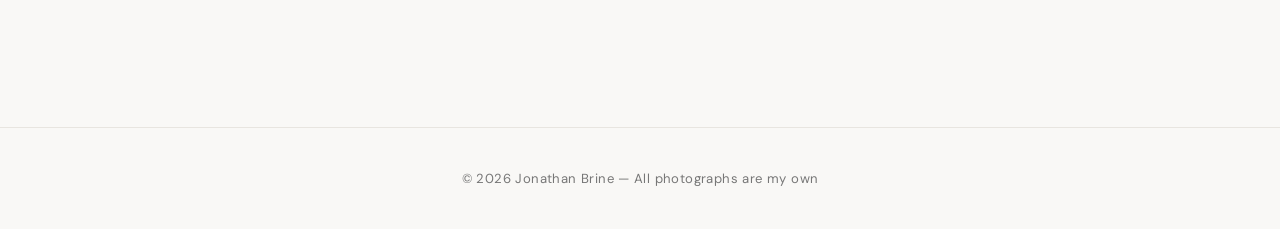
==== commit fa221718: "Changed cover images." ====
--- a/index.html
+++ b/index.html
@@ -284,31 +284,31 @@
                 e.g. src="images/japan/DSC01671.jpg"
             -->
             <a href="japan.html" class="highlight-card">
-                <img src="images/japan/DSC01671.jpg" alt="Japan">
+                <img src="images/japan/DSC01770.jpg" alt="Japan">
                 <div class="card-label">
                     <h4>Japan</h4>
                     <p>April 2025</p>
                 </div>
             </a>
             <a href="sydney.html" class="highlight-card">
-                <img src="images/sydney/DSC03253.jpg" alt="Sydney">
+                <img src="images/sydney/DSC00675.jpg" alt="Sydney">
                 <div class="card-label">
                     <h4>Sydney</h4>
                     <p>February 2026</p>
                 </div>
             </a>
             <a href="melbourne.html" class="highlight-card">
-                <img src="images/melbourne/DSC01078.jpg" alt="Melbourne">
+                <img src="images/melbourne/DSC01156.jpg" alt="Melbourne">
                 <div class="card-label">
                     <h4>Melbourne</h4>
                     <p>December 2025</p>
                 </div>
             </a>
             <a href="adelaide.html" class="highlight-card">
-                <img src="images/adelaide/DSC00925.jpg" alt="Adelaide">
+                <img src="images/adelaide/DSC02386.jpg" alt="Adelaide">
                 <div class="card-label">
                     <h4>Adelaide</h4>
-                    <p>2025</p>
+                    <p>2007-Present</p>
                 </div>
             </a>
         </div>
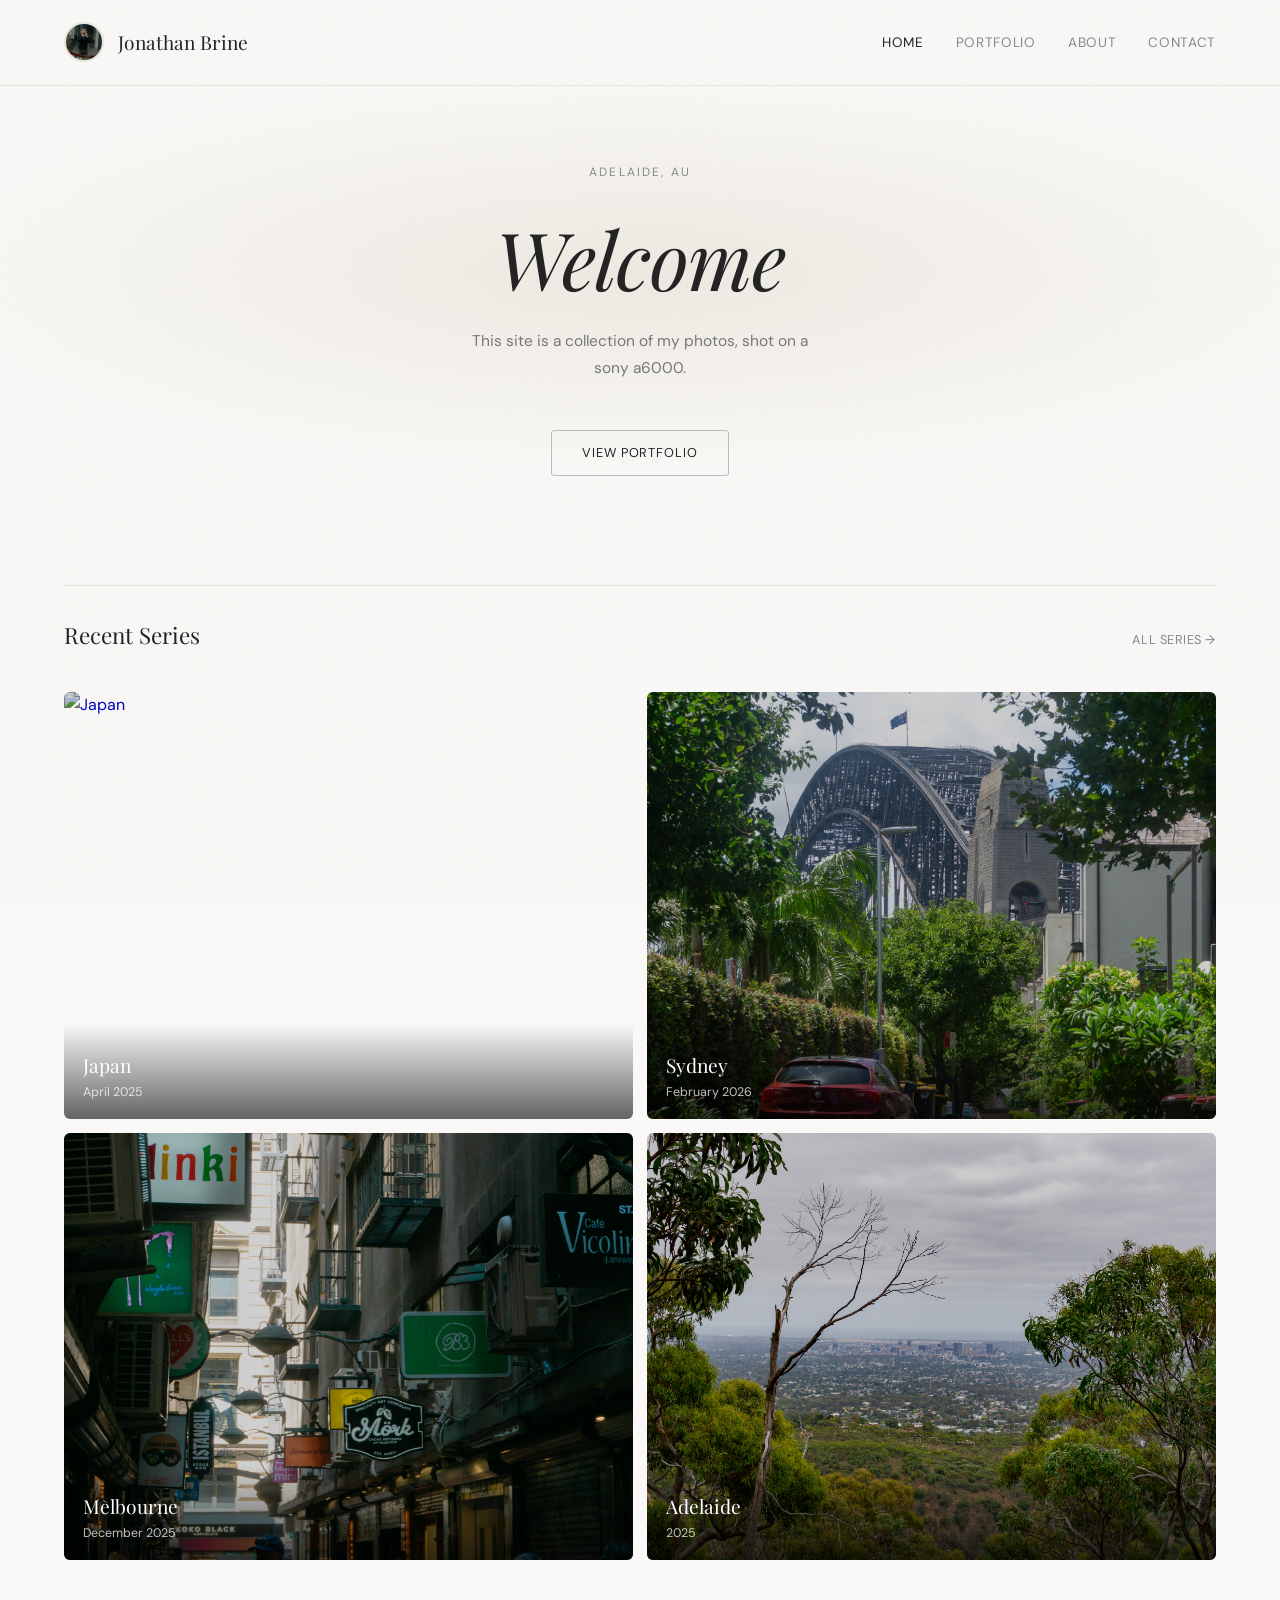
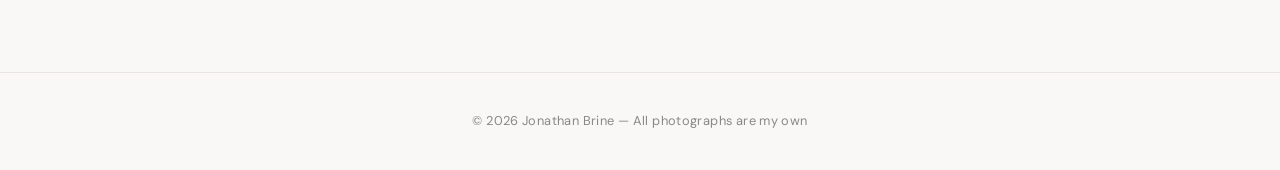
==== commit 31a8f85c: "Centered header and changed wording" ====
--- a/index.html
+++ b/index.html
@@ -5,16 +5,15 @@
     <meta name="viewport" content="width=device-width, initial-scale=1.0">
     <title>Jonathan Brine | Photography</title>
     <style>
-        @import url('https://fonts.googleapis.com/css2?family=Playfair+Display:ital,wght@0,400;0,700;1,400&family=DM+Sans:wght@300;400;500&display=swap');
+        @import url('https://fonts.googleapis.com/css2?family=Playfair+Display:ital,wght@0,400;1,400&family=DM+Sans:wght@300;400;500&display=swap');
 
         *, *::before, *::after { box-sizing: border-box; }
 
         :root {
             --bg: #f9f8f6;
             --fg: #222;
-            --muted: #777;
+            --muted: #888;
             --border: #e8e5e0;
-            --accent: #222;
         }
 
         body {
@@ -26,14 +25,13 @@
             line-height: 1.6;
         }
 
-        /* Grain */
         body::before {
             content: '';
             position: fixed;
             inset: 0;
             pointer-events: none;
             z-index: 9999;
-            opacity: 0.025;
+            opacity: 0.03;
             background-image: url("data:image/svg+xml,%3Csvg viewBox='0 0 256 256' xmlns='http://www.w3.org/2000/svg'%3E%3Cfilter id='noise'%3E%3CfeTurbulence type='fractalNoise' baseFrequency='0.9' numOctaves='4' stitchTiles='stitch'/%3E%3C/filter%3E%3Crect width='100%25' height='100%25' filter='url(%23noise)'/%3E%3C/svg%3E");
             background-size: 128px 128px;
         }
@@ -62,8 +60,8 @@
         }
 
         .selfie {
-            width: 44px;
-            height: 44px;
+            width: 40px;
+            height: 40px;
             border-radius: 50%;
             object-fit: cover;
             border: 2px solid var(--border);
@@ -71,79 +69,101 @@
 
         .site-name {
             font-family: 'Playfair Display', serif;
-            font-size: 1.3rem;
-            font-weight: 400;
-            letter-spacing: -0.3px;
+            font-size: 1.2rem;
+            font-weight: 400;
             margin: 0;
         }
 
         nav {
             display: flex;
+            gap: 2rem;
+        }
+
+        nav a {
+            color: var(--muted);
+            text-decoration: none;
+            font-size: 0.85rem;
+            letter-spacing: 0.05em;
+            text-transform: uppercase;
+            transition: color 0.2s;
+        }
+        nav a:hover, nav a.active { color: var(--fg); }
+
+        /* ── Hero ── */
+        .hero-wrap {
+            position: relative;
+            min-height: calc(60vh - 73px);
+            display: flex;
             align-items: center;
-            gap: 2rem;
-        }
-
-        nav a {
-            color: var(--muted);
-            text-decoration: none;
-            font-size: 0.88rem;
-            font-weight: 400;
-            letter-spacing: 0.04em;
-            text-transform: uppercase;
-            transition: color 0.2s;
-        }
-        nav a:hover, nav a.active { color: var(--fg); }
-
-        /* ── Hero ── */
+            justify-content: center;
+            background: radial-gradient(ellipse 80% 60% at 50% 40%, #ede9e1 0%, #f9f8f6 70%);
+        }
+
         .hero {
-            padding: 9rem 5% 7rem;
-            max-width: 900px;
-            /* left-aligned, not centered */
-        }
-
-        .hero-label {
-            font-size: 0.8rem;
-            letter-spacing: 0.12em;
-            text-transform: uppercase;
-            color: var(--muted);
-            margin-bottom: 1.4rem;
+            text-align: center;
+            padding: 4rem 5%;
+        }
+
+        .hero-eyebrow {
+            font-size: 0.75rem;
+            letter-spacing: 0.18em;
+            text-transform: uppercase;
+            color: var(--muted);
+            margin: 0 0 2rem;
         }
 
         .hero h2 {
             font-family: 'Playfair Display', serif;
-            font-size: clamp(2.8rem, 6vw, 5rem);
+            font-size: clamp(2.8rem, 7vw, 5rem);
+            font-weight: 400;
+            font-style: italic;
+            line-height: 1.1;
+            letter-spacing: -1px;
             margin: 0 0 1.6rem;
-            font-weight: 400;
-            letter-spacing: -1.5px;
-            line-height: 1.1;
-        }
-
-        .hero p {
-            max-width: 520px;
-            font-size: 1.05rem;
-            color: #555;
+        }
+
+        .hero-sub {
+            font-size: 0.97rem;
+            color: #777;
+            max-width: 340px;
+            margin: 0 auto 3rem;
             line-height: 1.75;
-            margin: 0 0 2.8rem;
         }
 
         .cta-button {
             display: inline-block;
+            border: 1px solid #bbb;
+            color: var(--fg);
+            padding: 0.72rem 1.9rem;
+            font-size: 0.8rem;
+            font-weight: 400;
+            letter-spacing: 0.07em;
+            text-transform: uppercase;
+            text-decoration: none;
+            border-radius: 3px;
+            transition: background 0.2s, color 0.2s, border-color 0.2s;
+        }
+        .cta-button:hover {
             background: var(--fg);
-            color: #f9f8f6;
-            padding: 0.85rem 2.2rem;
-            font-size: 0.88rem;
-            font-weight: 500;
-            letter-spacing: 0.05em;
-            text-transform: uppercase;
-            border-radius: 4px;
-            text-decoration: none;
-            transition: opacity 0.2s, transform 0.2s;
-        }
-        .cta-button:hover { opacity: 0.8; transform: translateY(-1px); }
-
-        /* ── Recent Work ── */
+            color: var(--bg);
+            border-color: var(--fg);
+        }
+
+        .scroll-hint {
+            position: absolute;
+            bottom: 2rem;
+            left: 50%;
+            transform: translateX(-50%);
+            font-size: 0.7rem;
+            letter-spacing: 0.12em;
+            text-transform: uppercase;
+            color: var(--muted);
+            opacity: 0.5;
+        }
+
+        /* ── Recent series ── */
         .recent {
-            padding: 4rem 5% 8rem;
+            padding: 2rem 5% 7rem;
             max-width: 1400px;
             margin: 0 auto;
         }
@@ -152,20 +172,20 @@
             display: flex;
             justify-content: space-between;
             align-items: baseline;
-            margin-bottom: 2.5rem;
+            margin-bottom: 2.4rem;
             border-top: 1px solid var(--border);
             padding-top: 2rem;
         }
 
         .section-header h3 {
             font-family: 'Playfair Display', serif;
-            font-size: 1.5rem;
+            font-size: 1.4rem;
             font-weight: 400;
             margin: 0;
         }
 
         .section-header a {
-            font-size: 0.82rem;
+            font-size: 0.8rem;
             color: var(--muted);
             text-decoration: none;
             letter-spacing: 0.04em;
@@ -174,15 +194,10 @@
         }
         .section-header a:hover { color: var(--fg); }
 
-        /* 2×2 grid on desktop, stacks on mobile */
         .highlight-grid {
             display: grid;
             grid-template-columns: repeat(2, 1fr);
-            gap: 16px;
-        }
-
-        @media (max-width: 700px) {
-            .highlight-grid { grid-template-columns: 1fr; }
+            gap: 14px;
         }
 
         .highlight-card {
@@ -191,21 +206,21 @@
             border-radius: 6px;
             display: block;
             text-decoration: none;
-            color: inherit;
+            aspect-ratio: 4/3;
         }
 
         .highlight-card img {
             width: 100%;
-            height: 320px;
+            height: 100%;
             object-fit: cover;
             display: block;
-            transition: transform 0.5s ease;
-            filter: brightness(0.88);
+            transition: transform 0.5s ease, filter 0.4s ease;
+            filter: brightness(0.82);
         }
 
         .highlight-card:hover img {
             transform: scale(1.04);
-            filter: brightness(0.75);
+            filter: brightness(0.65);
         }
 
         .card-label {
@@ -213,41 +228,38 @@
             bottom: 0;
             left: 0;
             right: 0;
-            padding: 1.4rem 1.2rem 1rem;
+            padding: 1.6rem 1.2rem 1rem;
             background: linear-gradient(to top, rgba(0,0,0,0.6) 0%, transparent 100%);
             color: #fff;
-            transition: opacity 0.3s;
         }
 
         .card-label h4 {
             font-family: 'Playfair Display', serif;
-            font-size: 1.25rem;
+            font-size: 1.2rem;
             font-weight: 400;
             margin: 0 0 2px;
         }
 
         .card-label p {
             margin: 0;
-            font-size: 0.8rem;
-            opacity: 0.8;
-            letter-spacing: 0.02em;
+            font-size: 0.78rem;
+            opacity: 0.75;
         }
 
         /* ── Footer ── */
         footer {
             text-align: center;
-            padding: 2.5rem 5%;
+            padding: 2.4rem 5%;
             border-top: 1px solid var(--border);
             color: var(--muted);
-            font-size: 0.82rem;
+            font-size: 0.8rem;
             letter-spacing: 0.03em;
         }
 
-        /* ── Mobile nav ── */
-        @media (max-width: 560px) {
+        @media (max-width: 700px) {
+            .highlight-grid { grid-template-columns: 1fr; }
             nav { gap: 1.2rem; }
-            nav a { font-size: 0.8rem; }
-            .hero { padding: 5rem 5% 4rem; }
+            nav a { font-size: 0.78rem; }
         }
     </style>
 </head>
@@ -265,12 +277,14 @@
         </nav>
     </header>
 
-    <section class="hero">
-        <p class="hero-label">Photography — Adelaide, AU</p>
-        <h2>Capturing quiet<br>everyday moments</h2>
-        <p>Street, landscape, and travel photography from Adelaide, Japan, Sydney, Melbourne, and beyond. Shot on a Sony a6000.</p>
-        <a href="portfolio.html" class="cta-button">View Portfolio</a>
-    </section>
+    <div class="hero-wrap">
+        <div class="hero">
+            <p class="hero-eyebrow">Adelaide, AU</p>
+            <h2>Welcome</h2>
+            <p class="hero-sub">This site is a collection of my photos, shot on a sony a6000.</p>
+            <a href="portfolio.html" class="cta-button">View Portfolio</a>
+        </div>
+    </div>
 
     <section class="recent">
         <div class="section-header">
@@ -278,38 +292,22 @@
             <a href="portfolio.html">All series →</a>
         </div>
         <div class="highlight-grid">
-            <!--
-                Replace the src values below with a real photo from each series.
-                These should be whichever image you think best represents that trip.
-                e.g. src="images/japan/DSC01671.jpg"
-            -->
+            <!-- Update src to whichever photo you want as the cover for each series -->
             <a href="japan.html" class="highlight-card">
                 <img src="images/japan/DSC01770.jpg" alt="Japan">
-                <div class="card-label">
-                    <h4>Japan</h4>
-                    <p>April 2025</p>
-                </div>
+                <div class="card-label"><h4>Japan</h4><p>April 2025</p></div>
             </a>
             <a href="sydney.html" class="highlight-card">
                 <img src="images/sydney/DSC00675.jpg" alt="Sydney">
-                <div class="card-label">
-                    <h4>Sydney</h4>
-                    <p>February 2026</p>
-                </div>
+                <div class="card-label"><h4>Sydney</h4><p>February 2026</p></div>
             </a>
             <a href="melbourne.html" class="highlight-card">
                 <img src="images/melbourne/DSC01156.jpg" alt="Melbourne">
-                <div class="card-label">
-                    <h4>Melbourne</h4>
-                    <p>December 2025</p>
-                </div>
+                <div class="card-label"><h4>Melbourne</h4><p>December 2025</p></div>
             </a>
             <a href="adelaide.html" class="highlight-card">
                 <img src="images/adelaide/DSC02386.jpg" alt="Adelaide">
-                <div class="card-label">
-                    <h4>Adelaide</h4>
-                    <p>2007-Present</p>
-                </div>
+                <div class="card-label"><h4>Adelaide</h4><p>2025</p></div>
             </a>
         </div>
     </section>
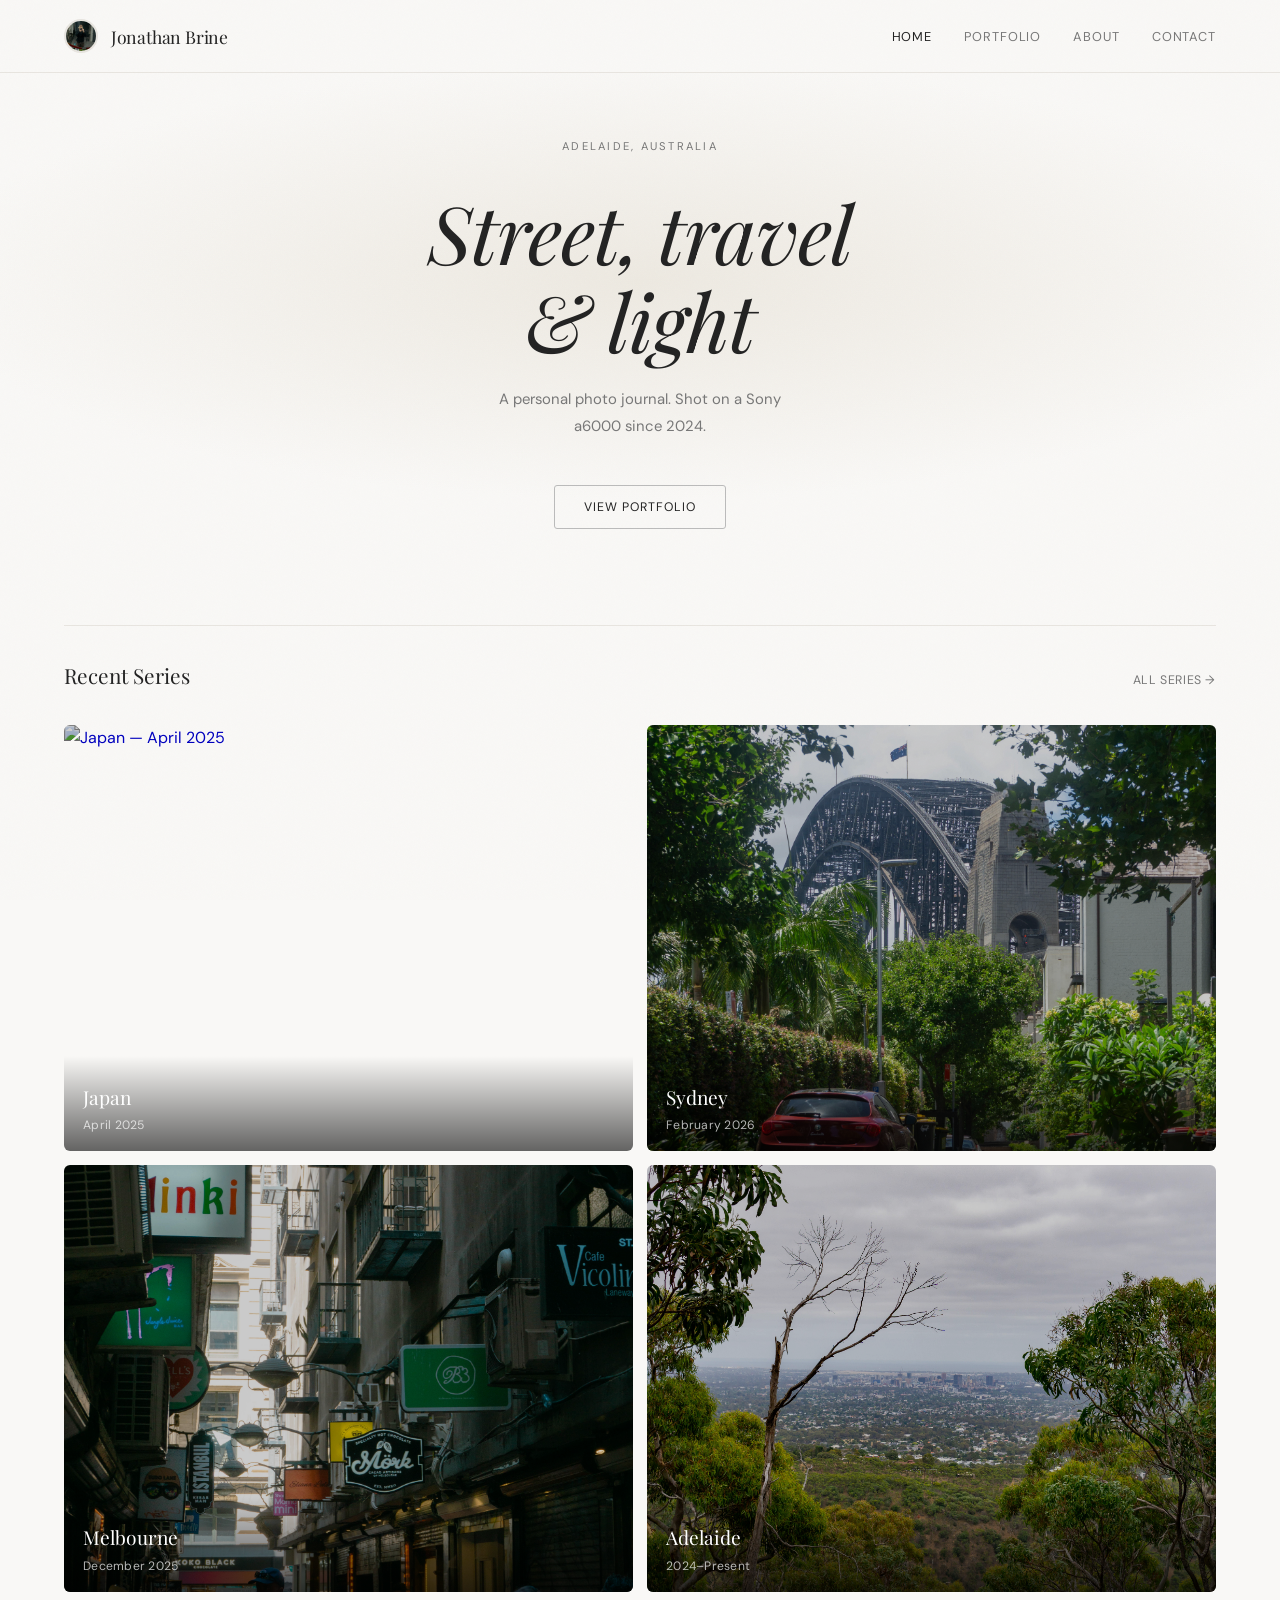
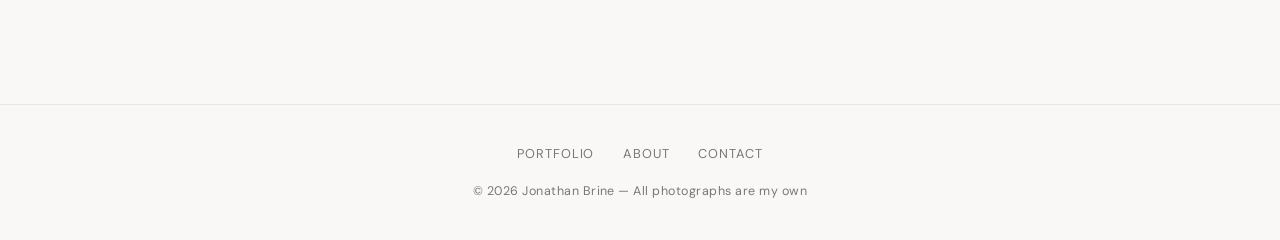
==== commit e662e85a: "v2" ====
--- a/index.html
+++ b/index.html
@@ -3,100 +3,23 @@
 <head>
     <meta charset="UTF-8">
     <meta name="viewport" content="width=device-width, initial-scale=1.0">
+    <meta name="description" content="Photography by Jonathan Brine — street, travel, and landscape. Shot on a Sony a6000. Based in Adelaide, Australia.">
+    <meta property="og:title" content="Jonathan Brine | Photography">
+    <meta property="og:description" content="Street, travel, and landscape photography. Shot on a Sony a6000.">
+    <meta property="og:image" content="images/japan/DSC01770.jpg">
+    <meta property="og:type" content="website">
     <title>Jonathan Brine | Photography</title>
+    <link rel="icon" href="data:image/svg+xml,%3Csvg xmlns='http://www.w3.org/2000/svg' viewBox='0 0 32 32'%3E%3Crect width='32' height='32' fill='%23222' rx='3'/%3E%3Ctext x='50%25' y='54%25' font-size='13' dominant-baseline='central' text-anchor='middle' fill='%23f9f8f6' font-family='Georgia%2Cserif' font-style='italic'%3EJB%3C/text%3E%3C/svg%3E">
+    <link rel="stylesheet" href="css/style.css">
     <style>
-        @import url('https://fonts.googleapis.com/css2?family=Playfair+Display:ital,wght@0,400;1,400&family=DM+Sans:wght@300;400;500&display=swap');
-
-        *, *::before, *::after { box-sizing: border-box; }
-
-        :root {
-            --bg: #f9f8f6;
-            --fg: #222;
-            --muted: #888;
-            --border: #e8e5e0;
-        }
-
-        body {
-            font-family: 'DM Sans', system-ui, sans-serif;
-            background-color: var(--bg);
-            color: var(--fg);
-            margin: 0;
-            padding: 0;
-            line-height: 1.6;
-        }
-
-        body::before {
-            content: '';
-            position: fixed;
-            inset: 0;
-            pointer-events: none;
-            z-index: 9999;
-            opacity: 0.03;
-            background-image: url("data:image/svg+xml,%3Csvg viewBox='0 0 256 256' xmlns='http://www.w3.org/2000/svg'%3E%3Cfilter id='noise'%3E%3CfeTurbulence type='fractalNoise' baseFrequency='0.9' numOctaves='4' stitchTiles='stitch'/%3E%3C/filter%3E%3Crect width='100%25' height='100%25' filter='url(%23noise)'/%3E%3C/svg%3E");
-            background-size: 128px 128px;
-        }
-
-        /* ── Header ── */
-        header {
-            padding: 1.4rem 5%;
-            display: flex;
-            justify-content: space-between;
-            align-items: center;
-            border-bottom: 1px solid var(--border);
-            position: sticky;
-            top: 0;
-            background: rgba(249,248,246,0.92);
-            backdrop-filter: blur(10px);
-            -webkit-backdrop-filter: blur(10px);
-            z-index: 100;
-        }
-
-        .header-left {
-            display: flex;
-            align-items: center;
-            gap: 0.9rem;
-            text-decoration: none;
-            color: inherit;
-        }
-
-        .selfie {
-            width: 40px;
-            height: 40px;
-            border-radius: 50%;
-            object-fit: cover;
-            border: 2px solid var(--border);
-        }
-
-        .site-name {
-            font-family: 'Playfair Display', serif;
-            font-size: 1.2rem;
-            font-weight: 400;
-            margin: 0;
-        }
-
-        nav {
-            display: flex;
-            gap: 2rem;
-        }
-
-        nav a {
-            color: var(--muted);
-            text-decoration: none;
-            font-size: 0.85rem;
-            letter-spacing: 0.05em;
-            text-transform: uppercase;
-            transition: color 0.2s;
-        }
-        nav a:hover, nav a.active { color: var(--fg); }
-
         /* ── Hero ── */
         .hero-wrap {
             position: relative;
-            min-height: calc(60vh - 73px);
+            min-height: calc(62vh - 62px);
             display: flex;
             align-items: center;
             justify-content: center;
-            background: radial-gradient(ellipse 80% 60% at 50% 40%, #ede9e1 0%, #f9f8f6 70%);
+            background: radial-gradient(ellipse 80% 60% at 50% 40%, #ede9e1 0%, var(--bg) 70%);
         }
 
         .hero {
@@ -105,8 +28,8 @@
         }
 
         .hero-eyebrow {
-            font-size: 0.75rem;
-            letter-spacing: 0.18em;
+            font-size: 0.7rem;
+            letter-spacing: 0.2em;
             text-transform: uppercase;
             color: var(--muted);
             margin: 0 0 2rem;
@@ -119,25 +42,24 @@
             font-style: italic;
             line-height: 1.1;
             letter-spacing: -1px;
-            margin: 0 0 1.6rem;
+            margin: 0 0 1.4rem;
         }
 
         .hero-sub {
-            font-size: 0.97rem;
+            font-size: 0.93rem;
             color: #777;
-            max-width: 340px;
-            margin: 0 auto 3rem;
-            line-height: 1.75;
+            max-width: 320px;
+            margin: 0 auto 2.8rem;
+            line-height: 1.8;
         }
 
         .cta-button {
             display: inline-block;
             border: 1px solid #bbb;
             color: var(--fg);
-            padding: 0.72rem 1.9rem;
-            font-size: 0.8rem;
-            font-weight: 400;
-            letter-spacing: 0.07em;
+            padding: 0.7rem 1.8rem;
+            font-size: 0.77rem;
+            letter-spacing: 0.08em;
             text-transform: uppercase;
             text-decoration: none;
             border-radius: 3px;
@@ -147,18 +69,6 @@
             background: var(--fg);
             color: var(--bg);
             border-color: var(--fg);
-        }
-
-        .scroll-hint {
-            position: absolute;
-            bottom: 2rem;
-            left: 50%;
-            transform: translateX(-50%);
-            font-size: 0.7rem;
-            letter-spacing: 0.12em;
-            text-transform: uppercase;
-            color: var(--muted);
-            opacity: 0.5;
         }
 
         /* ── Recent series ── */
@@ -172,23 +82,23 @@
             display: flex;
             justify-content: space-between;
             align-items: baseline;
-            margin-bottom: 2.4rem;
+            margin-bottom: 2rem;
             border-top: 1px solid var(--border);
             padding-top: 2rem;
         }
 
         .section-header h3 {
             font-family: 'Playfair Display', serif;
-            font-size: 1.4rem;
+            font-size: 1.3rem;
             font-weight: 400;
             margin: 0;
         }
 
         .section-header a {
-            font-size: 0.8rem;
+            font-size: 0.77rem;
             color: var(--muted);
             text-decoration: none;
-            letter-spacing: 0.04em;
+            letter-spacing: 0.05em;
             text-transform: uppercase;
             transition: color 0.2s;
         }
@@ -203,7 +113,7 @@
         .highlight-card {
             position: relative;
             overflow: hidden;
-            border-radius: 6px;
+            border-radius: var(--radius);
             display: block;
             text-decoration: none;
             aspect-ratio: 4/3;
@@ -215,12 +125,12 @@
             object-fit: cover;
             display: block;
             transition: transform 0.5s ease, filter 0.4s ease;
-            filter: brightness(0.82);
+            filter: brightness(0.8);
         }
 
         .highlight-card:hover img {
             transform: scale(1.04);
-            filter: brightness(0.65);
+            filter: brightness(0.6);
         }
 
         .card-label {
@@ -242,33 +152,25 @@
 
         .card-label p {
             margin: 0;
-            font-size: 0.78rem;
-            opacity: 0.75;
-        }
-
-        /* ── Footer ── */
-        footer {
-            text-align: center;
-            padding: 2.4rem 5%;
-            border-top: 1px solid var(--border);
-            color: var(--muted);
-            font-size: 0.8rem;
-            letter-spacing: 0.03em;
+            font-size: 0.76rem;
+            opacity: 0.7;
+            letter-spacing: 0.02em;
         }
 
         @media (max-width: 700px) {
             .highlight-grid { grid-template-columns: 1fr; }
-            nav { gap: 1.2rem; }
-            nav a { font-size: 0.78rem; }
         }
     </style>
 </head>
 <body>
     <header>
         <a href="index.html" class="header-left">
-            <img src="images/pfp.jpg" alt="Jonathan Brine" class="selfie">
+            <img src="images/pfp.jpg" alt="Jonathan Brine" class="nav-pfp">
             <p class="site-name">Jonathan Brine</p>
         </a>
+        <button class="nav-toggle" id="navToggle" aria-label="Toggle navigation" aria-expanded="false">
+            <span></span><span></span><span></span>
+        </button>
         <nav>
             <a href="index.html" class="active">Home</a>
             <a href="portfolio.html">Portfolio</a>
@@ -279,9 +181,9 @@
 
     <div class="hero-wrap">
         <div class="hero">
-            <p class="hero-eyebrow">Adelaide, AU</p>
-            <h2>Welcome</h2>
-            <p class="hero-sub">This site is a collection of my photos, shot on a sony a6000.</p>
+            <p class="hero-eyebrow">Adelaide, Australia</p>
+            <h2>Street, travel<br>&amp; light</h2>
+            <p class="hero-sub">A personal photo journal. Shot on a Sony a6000 since 2024.</p>
             <a href="portfolio.html" class="cta-button">View Portfolio</a>
         </div>
     </div>
@@ -289,31 +191,37 @@
     <section class="recent">
         <div class="section-header">
             <h3>Recent Series</h3>
-            <a href="portfolio.html">All series →</a>
+            <a href="portfolio.html">All series &rarr;</a>
         </div>
         <div class="highlight-grid">
-            <!-- Update src to whichever photo you want as the cover for each series -->
             <a href="japan.html" class="highlight-card">
-                <img src="images/japan/DSC01770.jpg" alt="Japan">
+                <img src="images/japan/DSC01770.jpg" alt="Japan — April 2025" loading="lazy">
                 <div class="card-label"><h4>Japan</h4><p>April 2025</p></div>
             </a>
             <a href="sydney.html" class="highlight-card">
-                <img src="images/sydney/DSC00675.jpg" alt="Sydney">
+                <img src="images/sydney/DSC00675.jpg" alt="Sydney — February 2026" loading="lazy">
                 <div class="card-label"><h4>Sydney</h4><p>February 2026</p></div>
             </a>
             <a href="melbourne.html" class="highlight-card">
-                <img src="images/melbourne/DSC01156.jpg" alt="Melbourne">
+                <img src="images/melbourne/DSC01156.jpg" alt="Melbourne — December 2025" loading="lazy">
                 <div class="card-label"><h4>Melbourne</h4><p>December 2025</p></div>
             </a>
             <a href="adelaide.html" class="highlight-card">
-                <img src="images/adelaide/DSC02386.jpg" alt="Adelaide">
-                <div class="card-label"><h4>Adelaide</h4><p>2025</p></div>
+                <img src="images/adelaide/DSC02386.jpg" alt="Adelaide" loading="lazy">
+                <div class="card-label"><h4>Adelaide</h4><p>2024&ndash;Present</p></div>
             </a>
         </div>
     </section>
 
     <footer>
-        © 2026 Jonathan Brine — All photographs are my own
+        <nav>
+            <a href="portfolio.html">Portfolio</a>
+            <a href="about.html">About</a>
+            <a href="mailto:jonathan1brine@gmail.com">Contact</a>
+        </nav>
+        &copy; 2026 Jonathan Brine &mdash; All photographs are my own
     </footer>
+
+    <script src="js/main.js"></script>
 </body>
-</html>+</html>
--- a/css/style.css
+++ b/css/style.css
@@ -0,0 +1,199 @@
+/* ─────────────────────────────────────────────────────────────────────────────
+   style.css — Shared styles for all pages
+   Jonathan Brine Photography
+   ───────────────────────────────────────────────────────────────────────────── */
+
+@import url('https://fonts.googleapis.com/css2?family=Playfair+Display:ital,wght@0,400;0,700;1,400&family=DM+Sans:wght@300;400;500&display=swap');
+
+/* ── Variables ─────────────────────────────────────────────────────────────── */
+
+:root {
+    --bg:     #f9f8f6;
+    --fg:     #222;
+    --muted:  #777;
+    --border: #e8e5e0;
+    --radius: 6px;
+}
+
+/* ── Reset ──────────────────────────────────────────────────────────────────── */
+
+*, *::before, *::after { box-sizing: border-box; }
+
+body {
+    font-family: 'DM Sans', system-ui, sans-serif;
+    background-color: var(--bg);
+    color: var(--fg);
+    margin: 0;
+    padding: 0;
+    line-height: 1.65;
+}
+
+img { max-width: 100%; }
+
+/* ── Film grain overlay ─────────────────────────────────────────────────────── */
+
+body::before {
+    content: '';
+    position: fixed;
+    inset: 0;
+    pointer-events: none;
+    z-index: 9999;
+    opacity: 0.025;
+    background-image: url("data:image/svg+xml,%3Csvg viewBox='0 0 256 256' xmlns='http://www.w3.org/2000/svg'%3E%3Cfilter id='noise'%3E%3CfeTurbulence type='fractalNoise' baseFrequency='0.9' numOctaves='4' stitchTiles='stitch'/%3E%3C/filter%3E%3Crect width='100%25' height='100%25' filter='url(%23noise)'/%3E%3C/svg%3E");
+    background-size: 128px 128px;
+}
+
+/* ── Header ─────────────────────────────────────────────────────────────────── */
+
+header {
+    padding: 1.2rem 5%;
+    display: flex;
+    justify-content: space-between;
+    align-items: center;
+    border-bottom: 1px solid var(--border);
+    position: sticky;
+    top: 0;
+    background: rgba(249,248,246,0.92);
+    backdrop-filter: blur(10px);
+    -webkit-backdrop-filter: blur(10px);
+    z-index: 100;
+}
+
+.header-left {
+    display: flex;
+    align-items: center;
+    gap: 0.8rem;
+    text-decoration: none;
+    color: inherit;
+    flex-shrink: 0;
+}
+
+.nav-pfp {
+    width: 34px;
+    height: 34px;
+    border-radius: 50%;
+    object-fit: cover;
+    border: 2px solid var(--border);
+}
+
+.site-name {
+    font-family: 'Playfair Display', serif;
+    font-size: 1.1rem;
+    font-weight: 400;
+    margin: 0;
+    letter-spacing: -0.2px;
+}
+
+/* ── Navigation ─────────────────────────────────────────────────────────────── */
+
+nav {
+    display: flex;
+    align-items: center;
+    gap: 2rem;
+}
+
+nav a {
+    color: var(--muted);
+    text-decoration: none;
+    font-size: 0.8rem;
+    letter-spacing: 0.07em;
+    text-transform: uppercase;
+    transition: color 0.2s;
+}
+nav a:hover, nav a.active { color: var(--fg); }
+
+/* ── Back link (gallery / about pages) ──────────────────────────────────────── */
+
+.back {
+    color: var(--muted);
+    text-decoration: none;
+    font-size: 0.85rem;
+    letter-spacing: 0.02em;
+    transition: color 0.2s;
+    flex-shrink: 0;
+}
+.back:hover { color: var(--fg); }
+
+/* ── Footer ─────────────────────────────────────────────────────────────────── */
+
+footer {
+    text-align: center;
+    padding: 2.4rem 5%;
+    border-top: 1px solid var(--border);
+    color: var(--muted);
+    font-size: 0.78rem;
+    letter-spacing: 0.04em;
+}
+
+footer nav {
+    justify-content: center;
+    gap: 1.8rem;
+    margin-bottom: 1rem;
+}
+
+/* ── Hamburger (mobile nav toggle) ─────────────────────────────────────────── */
+
+.nav-toggle {
+    display: none;
+    flex-direction: column;
+    justify-content: center;
+    gap: 5px;
+    background: none;
+    border: none;
+    cursor: pointer;
+    padding: 4px;
+    z-index: 200;
+}
+.nav-toggle span {
+    display: block;
+    width: 22px;
+    height: 2px;
+    background: var(--fg);
+    border-radius: 2px;
+    transition: transform 0.22s ease, opacity 0.15s ease;
+}
+.nav-toggle[aria-expanded="true"] span:nth-child(1) { transform: translateY(7px) rotate(45deg); }
+.nav-toggle[aria-expanded="true"] span:nth-child(2) { opacity: 0; }
+.nav-toggle[aria-expanded="true"] span:nth-child(3) { transform: translateY(-7px) rotate(-45deg); }
+
+/* ── Accessibility ──────────────────────────────────────────────────────────── */
+
+:focus-visible {
+    outline: 2px solid var(--fg);
+    outline-offset: 3px;
+    border-radius: 2px;
+}
+
+/* ── Reduced motion ─────────────────────────────────────────────────────────── */
+
+@media (prefers-reduced-motion: reduce) {
+    *, *::before, *::after {
+        animation-duration: 0.01ms !important;
+        transition-duration: 0.01ms !important;
+    }
+}
+
+/* ── Mobile ─────────────────────────────────────────────────────────────────── */
+
+@media (max-width: 620px) {
+    .nav-toggle { display: flex; }
+
+    nav {
+        display: none;
+        position: absolute;
+        top: 100%;
+        left: 0;
+        right: 0;
+        flex-direction: column;
+        align-items: flex-start;
+        padding: 1.2rem 5%;
+        gap: 1.1rem;
+        background: rgba(249,248,246,0.97);
+        backdrop-filter: blur(12px);
+        -webkit-backdrop-filter: blur(12px);
+        border-bottom: 1px solid var(--border);
+        box-shadow: 0 6px 24px rgba(0,0,0,0.06);
+    }
+    nav.open { display: flex; }
+    nav a { font-size: 0.9rem; }
+}
